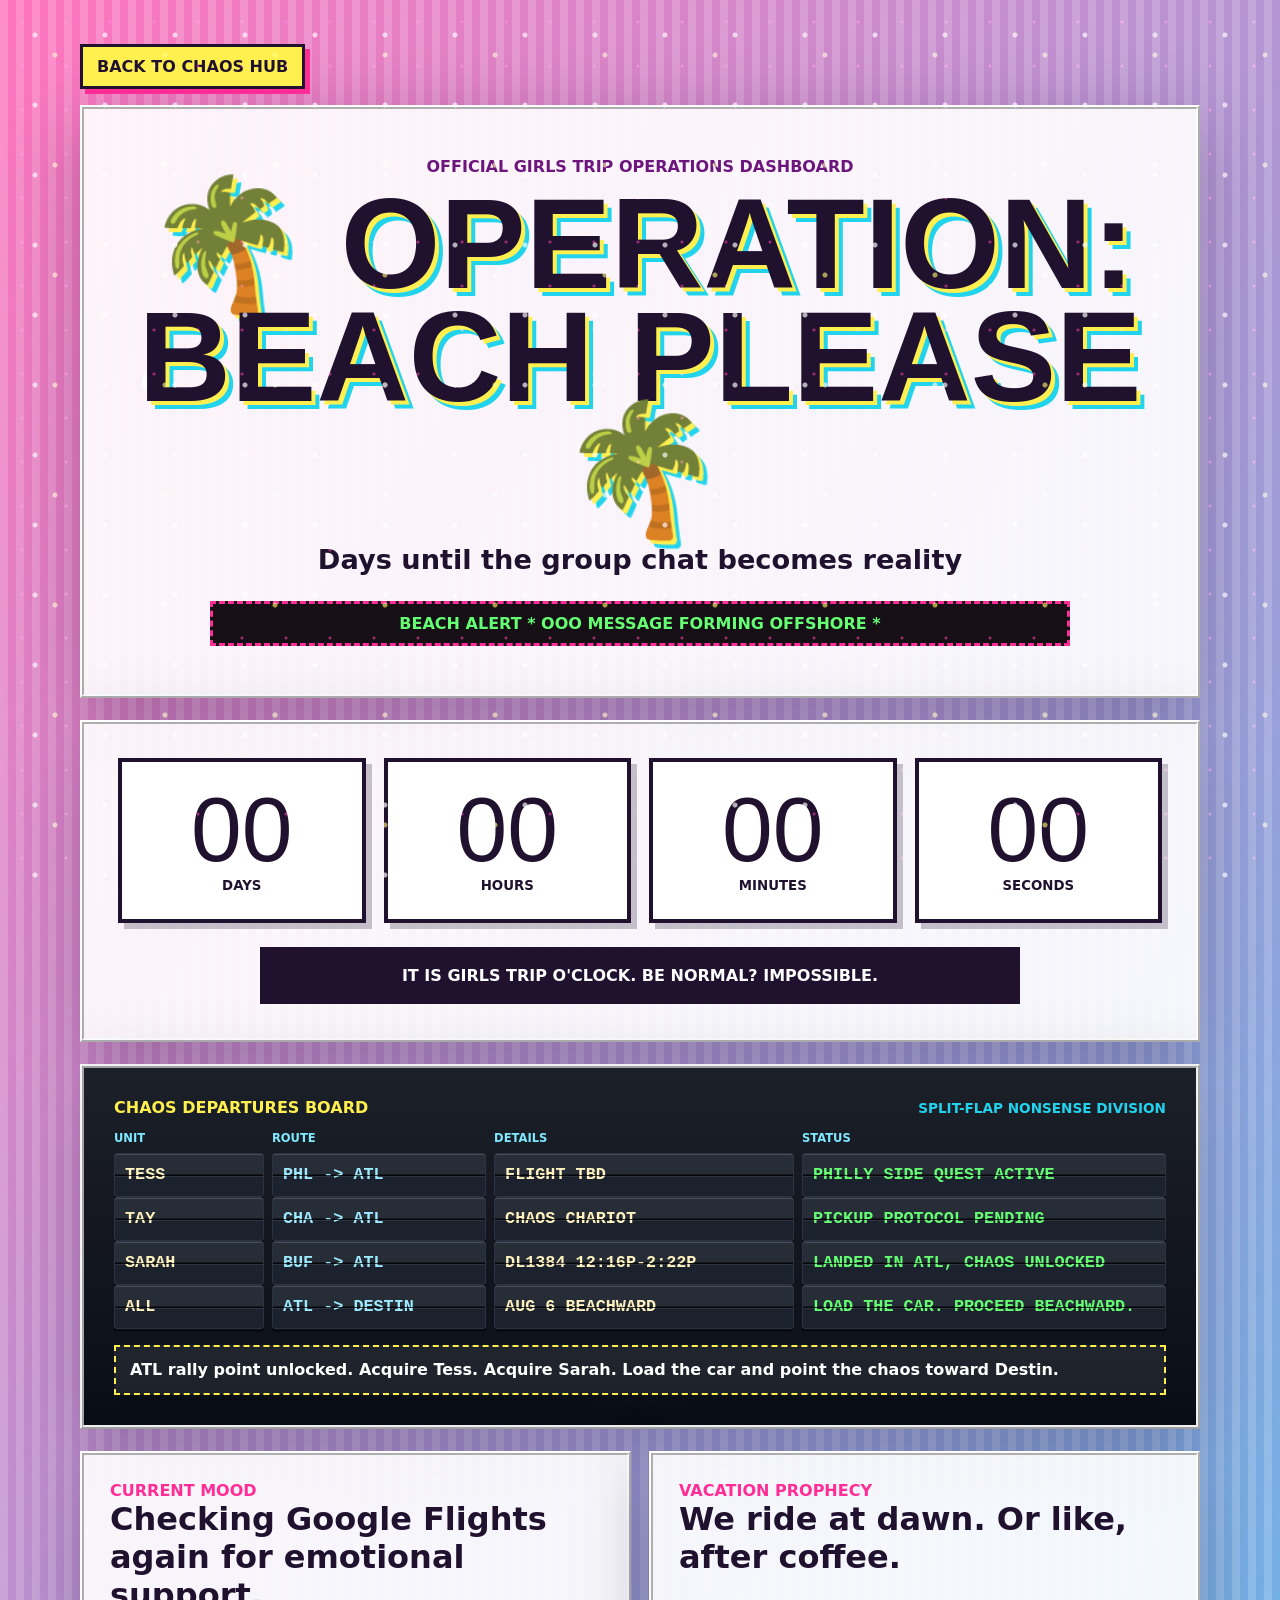
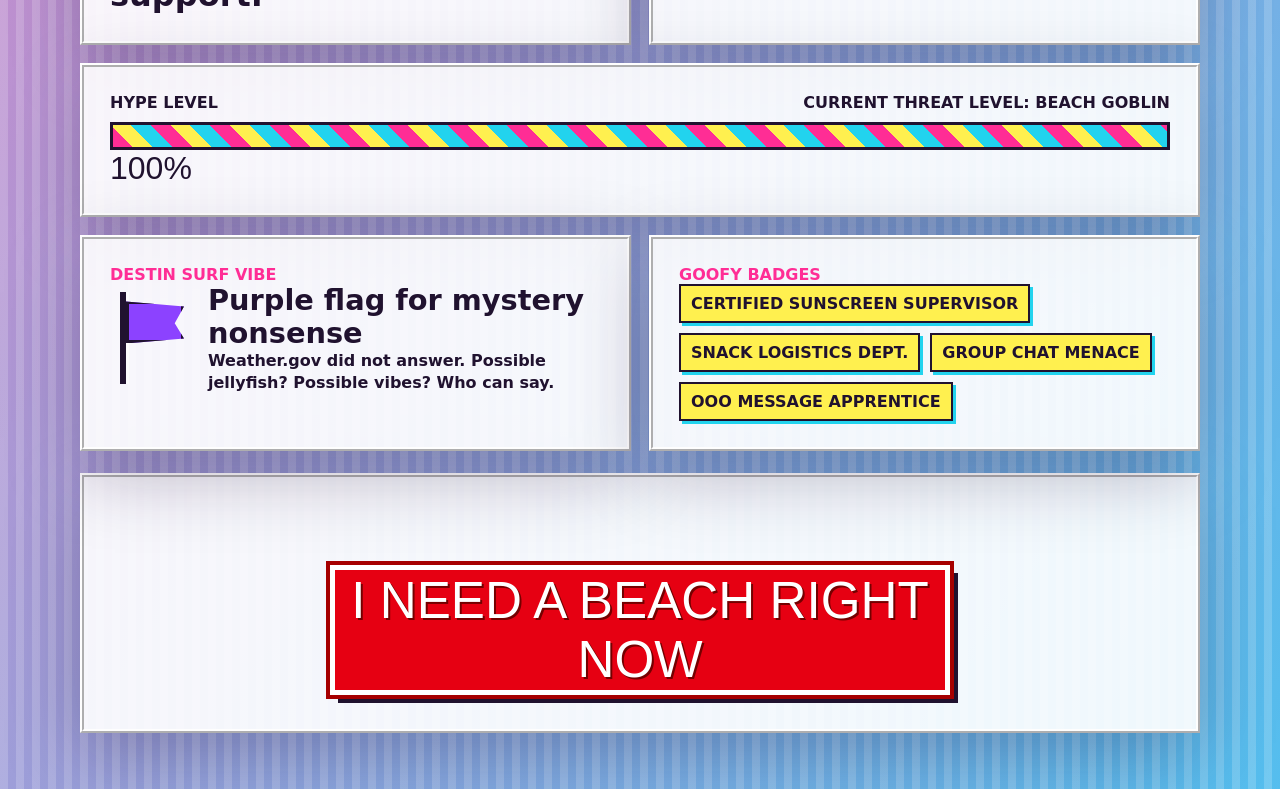
==== destin-2026/index.html @ 18f05cb7 "add travel tracker" ====
<!doctype html>
<html lang="en">
<head>
  <meta charset="utf-8" />
  <meta name="viewport" content="width=device-width, initial-scale=1" />
  <title>Operation: Beach Please</title>
  <meta name="description" content="A deeply unserious countdown to the Destin girls trip." />
  <link rel="stylesheet" href="style.css" />
</head>
<body>
  <div class="sparkle-layer" aria-hidden="true"></div>
  <div id="fireworks" class="fireworks" aria-hidden="true"></div>

  <main class="shell">
    <a class="home-link" href="../">Back to chaos hub</a>

    <header class="topper">
      <p class="eyebrow">Official girls trip operations dashboard</p>
      <h1>🌴 OPERATION: BEACH PLEASE 🌴</h1>
      <p class="subtitle">Days until the group chat becomes reality</p>
      <div class="faux-marquee" aria-label="Rotating beach alert">
        <span id="beach-alert">BEACH ALERT * BEACH ALERT * SPF HAS ENTERED THE CHAT * FINANCIAL JUDGMENT NOT INVITED *</span>
      </div>
    </header>

    <section class="countdown-card" aria-label="Destin countdown">
      <div class="countdown" aria-live="polite">
        <div class="time-card"><span id="days">--</span><small>days</small></div>
        <div class="time-card"><span id="hours">--</span><small>hours</small></div>
        <div class="time-card"><span id="minutes">--</span><small>minutes</small></div>
        <div class="time-card"><span id="seconds">--</span><small>seconds</small></div>
      </div>

      <div class="status-card">
        <p id="status">Calculating how close we are to being dramatic near water...</p>
      </div>
    </section>

    <section class="departures-board" aria-label="Chaos departures board">
      <div class="departures-board__topline">
        <p class="panel-label">Chaos Departures Board</p>
        <span>Split-flap nonsense division</span>
      </div>
      <div class="departures-table" role="table" aria-label="Travel convergence details">
        <div class="departures-row departures-row--header" role="row">
          <span role="columnheader">Unit</span>
          <span role="columnheader">Route</span>
          <span role="columnheader">Details</span>
          <span role="columnheader">Status</span>
        </div>
        <div id="traveler-board"></div>
      </div>
      <p id="mission-readout" class="mission-readout">Rally point: ATL. Acquire Tess. Acquire Sarah. Drive to Destin together on Aug 6.</p>
    </section>

    <section class="chaos-grid" aria-label="Beach trip details">
      <article class="panel">
        <p class="panel-label">Current Mood</p>
        <p id="mood" class="big-line"></p>
      </article>

      <article class="panel">
        <p class="panel-label">Vacation Prophecy</p>
        <p id="prophecy" class="big-line"></p>
      </article>

      <article class="panel hype-panel">
        <div class="meter-label">
          <span>HYPE LEVEL</span>
          <strong id="hype-label">Current threat level: beach goblin</strong>
        </div>
        <div class="meter-track" aria-label="Hype level">
          <div id="hype-fill" class="meter-fill"></div>
        </div>
        <p id="hype-percent" class="hype-percent">--%</p>
      </article>

      <article class="panel surf-panel">
        <p class="panel-label">Destin Surf Vibe</p>
        <div class="surf-widget">
          <div id="surf-flag" class="surf-flag surf-flag--loading" aria-hidden="true"></div>
          <div>
            <p id="surf-status" class="surf-status">Checking the Gulf for drama...</p>
            <p id="surf-detail" class="surf-detail">Unofficial beach flag department loading.</p>
          </div>
        </div>
      </article>

      <article class="panel badge-panel">
        <p class="panel-label">Goofy Badges</p>
        <div class="badge-rack" aria-label="Beach badges">
          <span>Certified Sunscreen Supervisor</span>
          <span>Snack Logistics Dept.</span>
          <span>Group Chat Menace</span>
          <span>OOO Message Apprentice</span>
        </div>
      </article>
    </section>

    <section class="emergency-zone" aria-label="Beach emergency controls">
      <p id="emergency-message" class="emergency-message" aria-live="polite"></p>
      <button id="beach-button" type="button">I NEED A BEACH RIGHT NOW</button>
    </section>
  </main>

  <script src="script.js"></script>
</body>
</html>
---- destin-2026/style.css ----
:root {
  --pink: #ff2d95;
  --orange: #ff8a00;
  --sun: #fff04f;
  --aqua: #22d3ee;
  --lime: #65ff73;
  --ink: #20122f;
  --paper: rgba(255,255,255,.9);
  --shadow: 0 22px 70px rgba(34, 12, 50, .28);
  --shiba-cursor: url("data:image/svg+xml,%3Csvg xmlns='http://www.w3.org/2000/svg' width='32' height='32' viewBox='0 0 32 32'%3E%3Ctext x='2' y='25' font-size='24'%3E%F0%9F%90%95%3C/text%3E%3C/svg%3E") 4 4, auto;
  --shiba-pointer: url("data:image/svg+xml,%3Csvg xmlns='http://www.w3.org/2000/svg' width='32' height='32' viewBox='0 0 32 32'%3E%3Ctext x='1' y='24' font-size='24'%3E%F0%9F%90%B6%3C/text%3E%3C/svg%3E") 4 4, pointer;
}

* { box-sizing: border-box; }

html,
body {
  min-height: 100%;
}

body {
  margin: 0;
  color: var(--ink);
  font-family: "Trebuchet MS", Verdana, system-ui, sans-serif;
  background:
    repeating-linear-gradient(90deg, rgba(255,255,255,.18) 0 8px, transparent 8px 16px),
    radial-gradient(circle at 12% 16%, #ffffff 0 0.7rem, transparent .75rem),
    linear-gradient(125deg, #ff74bd, #21d4fd, #fff269, #70ff91, #ff74bd);
  background-size: auto, auto, 520% 520%;
  animation: gradient-chaos 11s ease-in-out infinite;
  cursor: var(--shiba-cursor);
  overflow-x: hidden;
}

a,
button {
  cursor: var(--shiba-pointer);
}

.sparkle-layer {
  position: fixed;
  inset: 0;
  pointer-events: none;
  background-image:
    radial-gradient(circle, rgba(255,255,255,.95) 0 2px, transparent 3px),
    radial-gradient(circle, rgba(255,240,79,.9) 0 2px, transparent 3px),
    radial-gradient(circle, rgba(255,45,149,.8) 0 1px, transparent 2px);
  background-size: 70px 70px, 110px 110px, 44px 44px;
  opacity: .7;
  mix-blend-mode: screen;
  animation: sparkle-drift 15s linear infinite;
}

.shell {
  width: min(1120px, 92vw);
  margin: 0 auto;
  padding: clamp(22px, 4vw, 44px) 0 56px;
}

.home-link {
  display: inline-flex;
  margin-bottom: 16px;
  padding: 10px 14px;
  border: 3px solid var(--ink);
  background: var(--sun);
  color: var(--ink);
  font-weight: 900;
  text-decoration: none;
  text-transform: uppercase;
  box-shadow: 5px 5px 0 var(--pink);
}

.topper,
.countdown-card,
.departures-board,
.panel,
.emergency-zone {
  border: 4px ridge rgba(255,255,255,.95);
  background: var(--paper);
  box-shadow: var(--shadow);
}

.topper {
  padding: clamp(24px, 5vw, 48px);
  text-align: center;
}

.eyebrow,
.panel-label,
.meter-label,
.badge-rack span {
  font-weight: 900;
  text-transform: uppercase;
}

.eyebrow {
  margin: 0 0 12px;
  color: #6c167d;
}

h1 {
  margin: 0;
  font-family: Impact, "Arial Black", sans-serif;
  font-size: clamp(2.8rem, 10vw, 8.2rem);
  line-height: .88;
  letter-spacing: 0;
  text-transform: uppercase;
  text-shadow: 4px 4px 0 var(--sun), 8px 8px 0 var(--aqua);
}

.subtitle {
  margin: 18px auto 0;
  max-width: 720px;
  font-size: clamp(1.2rem, 3vw, 1.7rem);
  font-weight: 900;
}

.faux-marquee {
  margin: 26px auto 0;
  max-width: 860px;
  overflow: hidden;
  border: 3px dashed var(--pink);
  background: #161016;
  color: var(--lime);
  font-weight: 900;
  white-space: nowrap;
}

.faux-marquee span {
  display: inline-block;
  min-width: 100%;
  padding: 10px 0;
  animation: marquee 13s linear infinite;
}

.countdown-card,
.departures-board,
.chaos-grid,
.emergency-zone {
  margin-top: 22px;
}

.countdown-card {
  padding: clamp(18px, 4vw, 34px);
}

.departures-board {
  padding: clamp(18px, 4vw, 30px);
  background:
    linear-gradient(180deg, rgba(255,255,255,.08), transparent),
    #090d16;
  color: #ffeeb4;
}

.departures-board__topline {
  display: flex;
  align-items: baseline;
  justify-content: space-between;
  gap: 14px;
  margin-bottom: 14px;
}

.departures-board .panel-label {
  color: var(--sun);
  margin: 0;
}

.departures-board__topline span {
  color: var(--aqua);
  font-size: .85rem;
  font-weight: 900;
  text-transform: uppercase;
}

.departures-table {
  display: grid;
  gap: 8px;
}

.departures-row {
  display: grid;
  grid-template-columns: minmax(70px, .7fr) minmax(120px, 1fr) minmax(170px, 1.4fr) minmax(210px, 1.7fr);
  gap: 8px;
}

.departures-row--header span {
  color: #7ee9ff;
  font-size: .72rem;
  font-weight: 900;
  text-transform: uppercase;
}

.flap-cell {
  position: relative;
  min-width: 0;
  min-height: 44px;
  display: flex;
  align-items: center;
  padding: 9px 10px;
  border: 1px solid #2b3342;
  border-radius: 3px;
  background:
    linear-gradient(180deg, rgba(255,255,255,.08) 0 48%, rgba(0,0,0,.25) 49% 51%, rgba(255,255,255,.03) 52%),
    #151b26;
  color: #fff3bf;
  font-family: "Courier New", Courier, monospace;
  font-size: clamp(.82rem, 1.8vw, 1.05rem);
  font-weight: 900;
  letter-spacing: 0;
  line-height: 1.15;
  text-transform: uppercase;
  box-shadow: inset 0 1px 0 rgba(255,255,255,.16), 0 3px 0 rgba(0,0,0,.35);
  overflow-wrap: anywhere;
}

.flap-cell::after {
  content: "";
  position: absolute;
  left: 0;
  right: 0;
  top: 50%;
  border-top: 1px solid rgba(0,0,0,.75);
  box-shadow: 0 1px 0 rgba(255,255,255,.08);
}

.flap-cell--status {
  color: var(--lime);
}

.flap-cell--route {
  color: #9eeaff;
}

.departures-row.is-ticking .flap-cell {
  animation: split-flap-tick .38s ease;
}

.mission-readout {
  margin: 16px 0 0;
  padding: 12px 14px;
  border: 2px dashed var(--sun);
  background: rgba(255,255,255,.08);
  color: #fff;
  font-weight: 900;
  line-height: 1.35;
}

.countdown {
  display: grid;
  grid-template-columns: repeat(4, minmax(0, 1fr));
  gap: clamp(8px, 2vw, 18px);
}

.time-card {
  min-width: 0;
  padding: clamp(14px, 3vw, 26px) 8px;
  border: 4px solid var(--ink);
  background: #fff;
  text-align: center;
  box-shadow: 6px 6px 0 rgba(32, 18, 47, .24);
}

.time-card span,
.time-card small {
  display: block;
}

.time-card span {
  font-family: Impact, "Arial Black", sans-serif;
  font-size: clamp(2.25rem, 8vw, 5.7rem);
  line-height: .9;
}

.time-card small {
  margin-top: 8px;
  font-weight: 900;
  text-transform: uppercase;
}

.status-card {
  margin: 24px auto 0;
  max-width: 760px;
  padding: 16px 20px;
  border: 3px solid var(--ink);
  background: var(--ink);
  color: #fff;
  font-weight: 900;
  text-align: center;
}

.status-card p,
.panel p {
  margin: 0;
}

.chaos-grid {
  display: grid;
  grid-template-columns: repeat(2, minmax(0, 1fr));
  gap: 18px;
}

.panel {
  padding: clamp(18px, 3vw, 26px);
}

.panel-label {
  color: var(--pink);
  margin-bottom: 10px;
}

.big-line {
  font-size: clamp(1.3rem, 3vw, 2rem);
  font-weight: 900;
  line-height: 1.2;
}

.hype-panel {
  grid-column: 1 / -1;
}

.meter-label {
  display: flex;
  justify-content: space-between;
  gap: 14px;
  margin-bottom: 10px;
}

.meter-track {
  height: 28px;
  border: 3px solid var(--ink);
  background: #fff;
  overflow: hidden;
}

.meter-fill {
  width: 0;
  height: 100%;
  background: repeating-linear-gradient(45deg, var(--pink) 0 14px, var(--sun) 14px 28px, var(--aqua) 28px 42px);
  transition: width .5s ease;
}

.hype-percent {
  margin-top: 10px;
  font-family: Impact, "Arial Black", sans-serif;
  font-size: 2rem;
}

.surf-widget {
  display: grid;
  grid-template-columns: 82px 1fr;
  gap: 16px;
  align-items: center;
}

.surf-flag {
  position: relative;
  width: 72px;
  height: 92px;
}

.surf-flag::before {
  content: "";
  position: absolute;
  left: 10px;
  top: 0;
  width: 6px;
  height: 92px;
  background: var(--ink);
  box-shadow: 3px 0 0 rgba(255,255,255,.7);
}

.surf-flag::after {
  content: "";
  position: absolute;
  left: 16px;
  top: 9px;
  width: 52px;
  height: 36px;
  border: 3px solid var(--ink);
  background: var(--sun);
  clip-path: polygon(0 0, 100% 12%, 84% 52%, 100% 88%, 0 100%);
  animation: flag-wave 1.1s ease-in-out infinite alternate;
  transform-origin: left center;
}

.surf-flag--green::after { background: #31d158; }
.surf-flag--yellow::after { background: var(--sun); }
.surf-flag--red::after { background: #ff3131; }
.surf-flag--purple::after { background: #8c42ff; }
.surf-flag--loading::after {
  background: repeating-linear-gradient(45deg, var(--aqua) 0 8px, #fff 8px 16px);
}

.surf-status {
  font-size: clamp(1.25rem, 3vw, 1.8rem);
  font-weight: 900;
  line-height: 1.15;
}

.surf-detail {
  margin-top: 8px;
  font-weight: 800;
  line-height: 1.35;
}

.badge-rack {
  display: flex;
  flex-wrap: wrap;
  gap: 10px;
}

.badge-rack span {
  display: inline-flex;
  padding: 8px 10px;
  border: 2px solid var(--ink);
  background: var(--sun);
  box-shadow: 3px 3px 0 var(--aqua);
}

.badge-rack span:hover {
  background: var(--pink);
  color: #fff;
  filter: saturate(1.7);
  transform: rotate(-1deg);
}

.emergency-zone {
  padding: clamp(20px, 4vw, 34px);
  text-align: center;
}

.emergency-zone button {
  width: min(620px, 100%);
  min-height: 72px;
  border: 5px solid #fff;
  outline: 4px solid #a60000;
  background: #e60012;
  color: #fff;
  font-family: Impact, "Arial Black", sans-serif;
  font-size: clamp(1.45rem, 5vw, 3.2rem);
  letter-spacing: 0;
  text-transform: uppercase;
  box-shadow: 8px 8px 0 var(--ink);
  text-shadow: 2px 2px 0 #740000;
}

.emergency-zone button:hover,
.emergency-zone button:focus-visible {
  filter: brightness(1.15) saturate(1.4);
  transform: translate(-2px, -2px) rotate(.5deg);
}

.emergency-message {
  min-height: 36px;
  margin: 0 0 18px;
  color: #a60000;
  font-family: Impact, "Arial Black", sans-serif;
  font-size: clamp(1.6rem, 5vw, 3.4rem);
  text-transform: uppercase;
}

.fireworks {
  position: fixed;
  inset: 0;
  pointer-events: none;
  overflow: hidden;
  z-index: 10;
}

.burst {
  position: absolute;
  width: 9px;
  height: 9px;
  border-radius: 50%;
  background: var(--sun);
  box-shadow:
    18px 0 var(--pink),
    -18px 0 var(--aqua),
    0 18px var(--lime),
    0 -18px #fff,
    13px 13px var(--orange),
    -13px -13px var(--pink),
    13px -13px var(--aqua),
    -13px 13px var(--sun);
  animation: pop .75s ease-out forwards;
}

.shake {
  animation: panic-shake .42s linear 3;
}

@keyframes gradient-chaos {
  0%, 100% { background-position: 0 0, 0 0, 0% 50%; }
  50% { background-position: 0 0, 0 0, 100% 50%; }
}

@keyframes sparkle-drift {
  from { background-position: 0 0, 20px 40px, 10px 10px; }
  to { background-position: 160px 180px, 240px 260px, 120px 140px; }
}

@keyframes marquee {
  from { transform: translateX(100%); }
  to { transform: translateX(-100%); }
}

@keyframes pop {
  from { transform: scale(.4); opacity: 1; }
  to { transform: scale(4.5); opacity: 0; }
}

@keyframes panic-shake {
  0%, 100% { transform: translate(0, 0) rotate(0); }
  20% { transform: translate(-8px, 5px) rotate(-1deg); }
  40% { transform: translate(7px, -4px) rotate(1deg); }
  60% { transform: translate(-5px, -6px) rotate(.5deg); }
  80% { transform: translate(6px, 4px) rotate(-.5deg); }
}

@keyframes flag-wave {
  from { transform: skewY(-4deg); }
  to { transform: skewY(6deg) translateX(3px); }
}

@keyframes split-flap-tick {
  0% { filter: brightness(1); transform: rotateX(0deg); }
  45% { filter: brightness(.65); transform: rotateX(78deg); }
  100% { filter: brightness(1); transform: rotateX(0deg); }
}

@media (max-width: 760px) {
  .countdown,
  .chaos-grid {
    grid-template-columns: 1fr 1fr;
  }

  .chaos-grid {
    grid-template-columns: 1fr;
  }

  .meter-label {
    display: block;
  }

  .surf-widget {
    grid-template-columns: 66px 1fr;
  }

  .surf-flag {
    width: 60px;
  }

  .departures-board__topline {
    display: block;
  }

  .departures-board__topline span {
    display: block;
    margin-top: 4px;
  }

  .departures-row--header {
    display: none;
  }

  .departures-row {
    grid-template-columns: 1fr;
    gap: 6px;
    padding: 8px 0;
    border-top: 1px solid rgba(255,255,255,.12);
  }

  .flap-cell {
    min-height: 40px;
  }

  .flap-cell::before {
    content: attr(data-label);
    flex: 0 0 78px;
    color: #7ee9ff;
    font-size: .68rem;
    margin-right: 8px;
  }
}
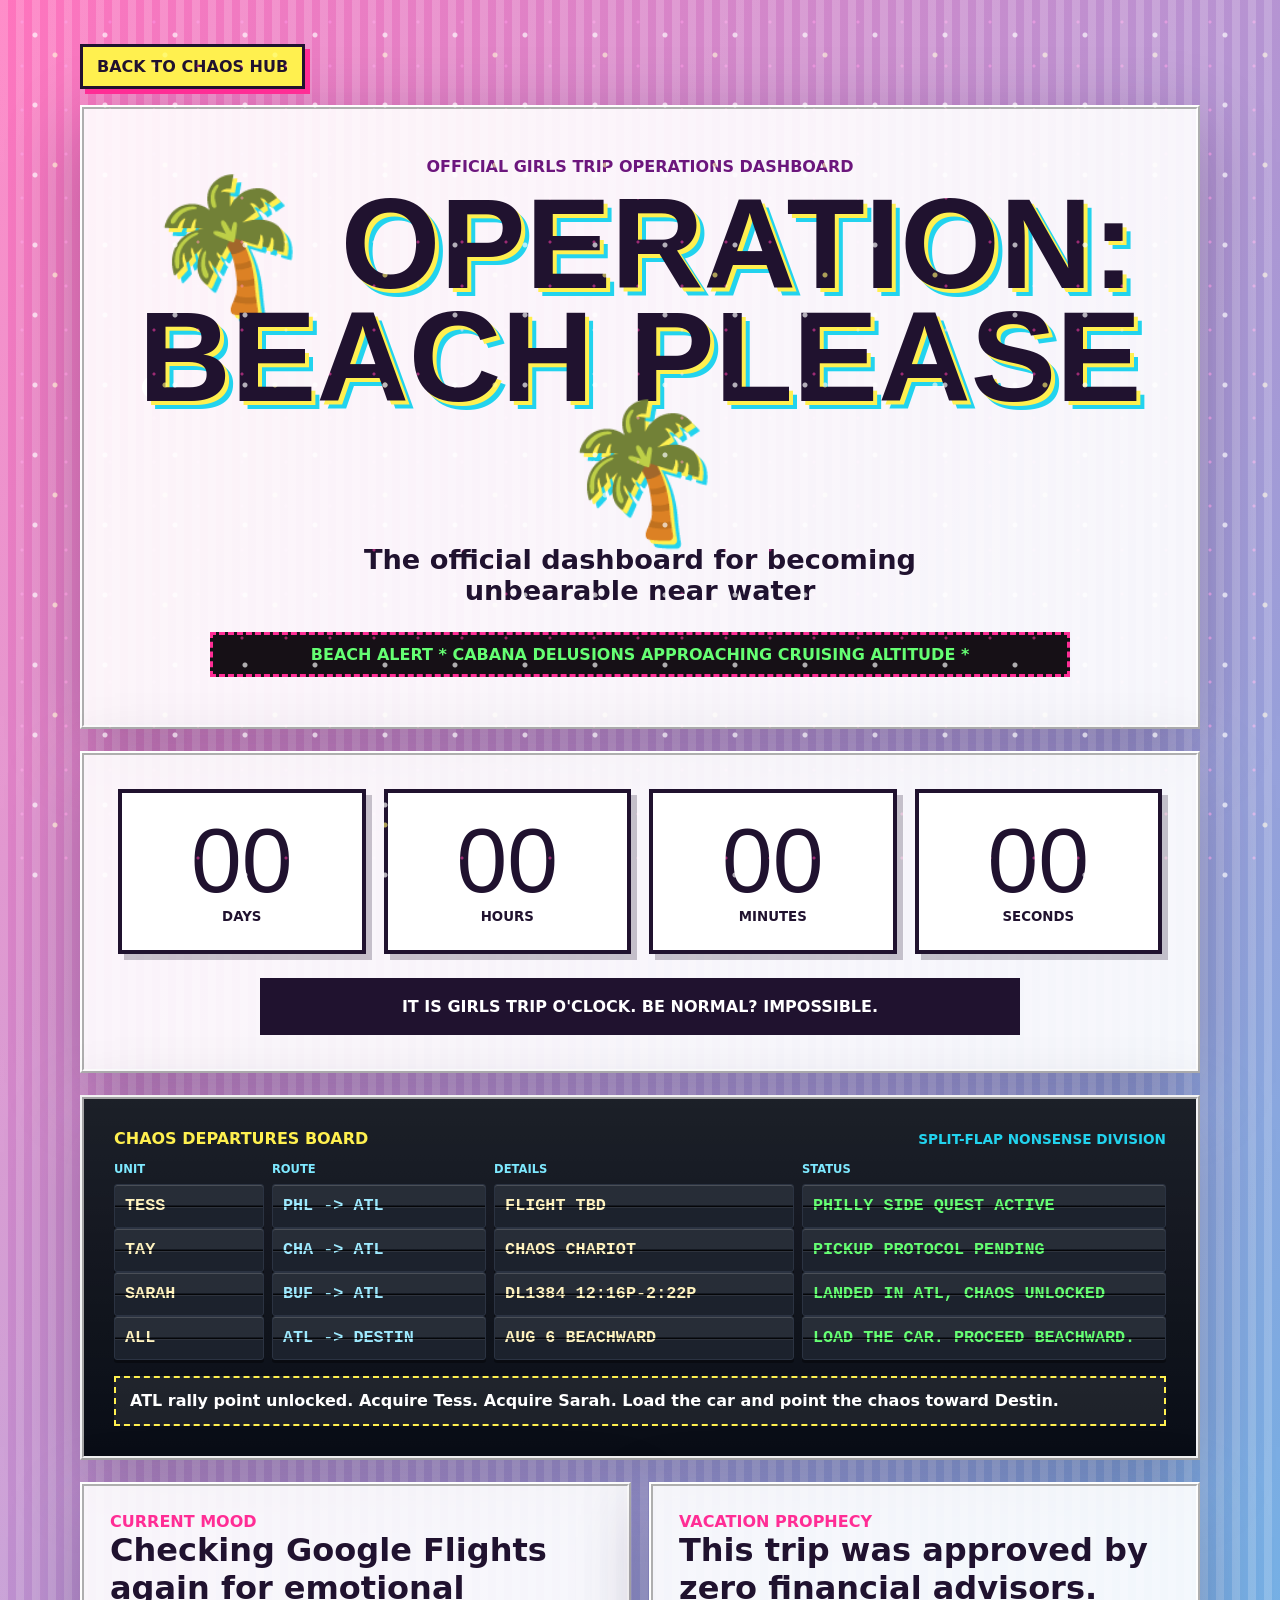
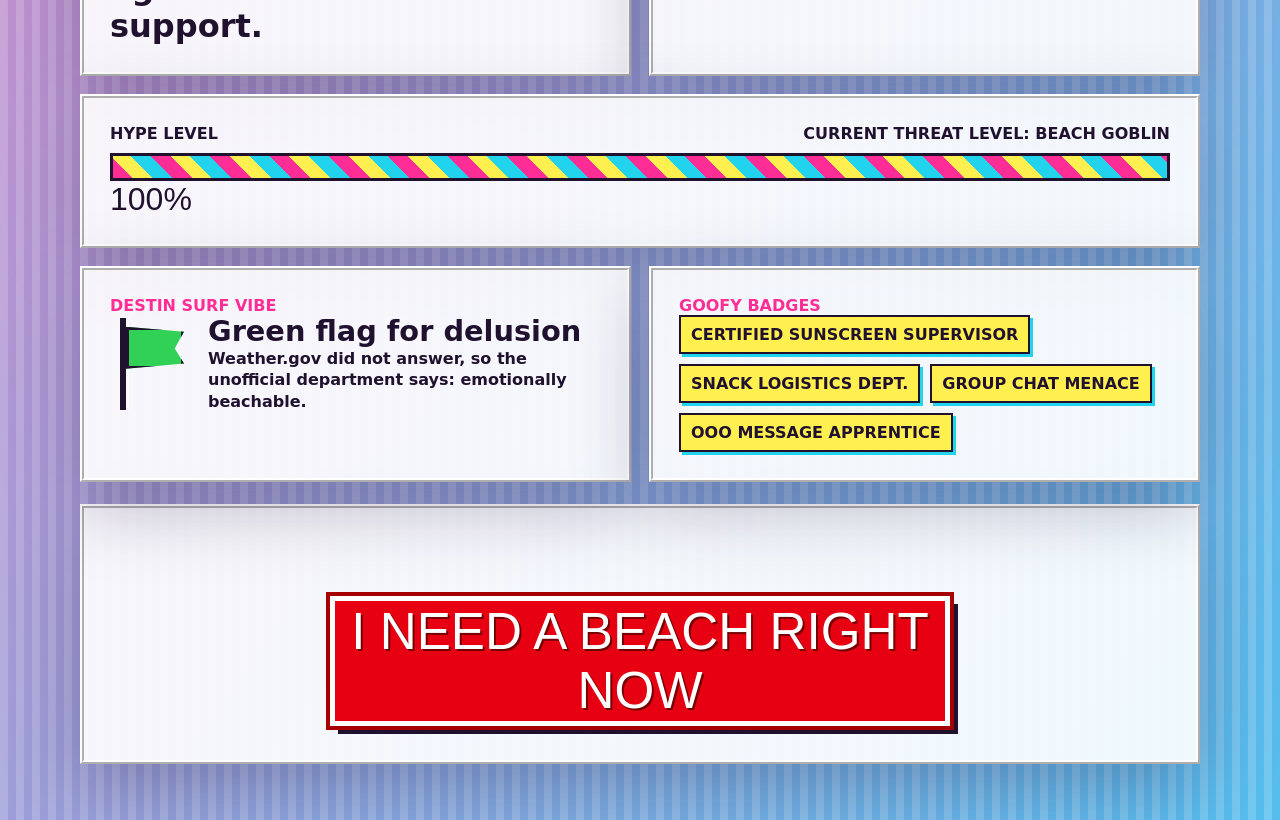
==== commit 47f17148: "fix hero subtitle" ====
--- a/destin-2026/index.html
+++ b/destin-2026/index.html
@@ -17,7 +17,7 @@
     <header class="topper">
       <p class="eyebrow">Official girls trip operations dashboard</p>
       <h1>🌴 OPERATION: BEACH PLEASE 🌴</h1>
-      <p class="subtitle">Days until the group chat becomes reality</p>
+      <p class="subtitle">The official dashboard for becoming unbearable near water</p>
       <div class="faux-marquee" aria-label="Rotating beach alert">
         <span id="beach-alert">BEACH ALERT * BEACH ALERT * SPF HAS ENTERED THE CHAT * FINANCIAL JUDGMENT NOT INVITED *</span>
       </div>
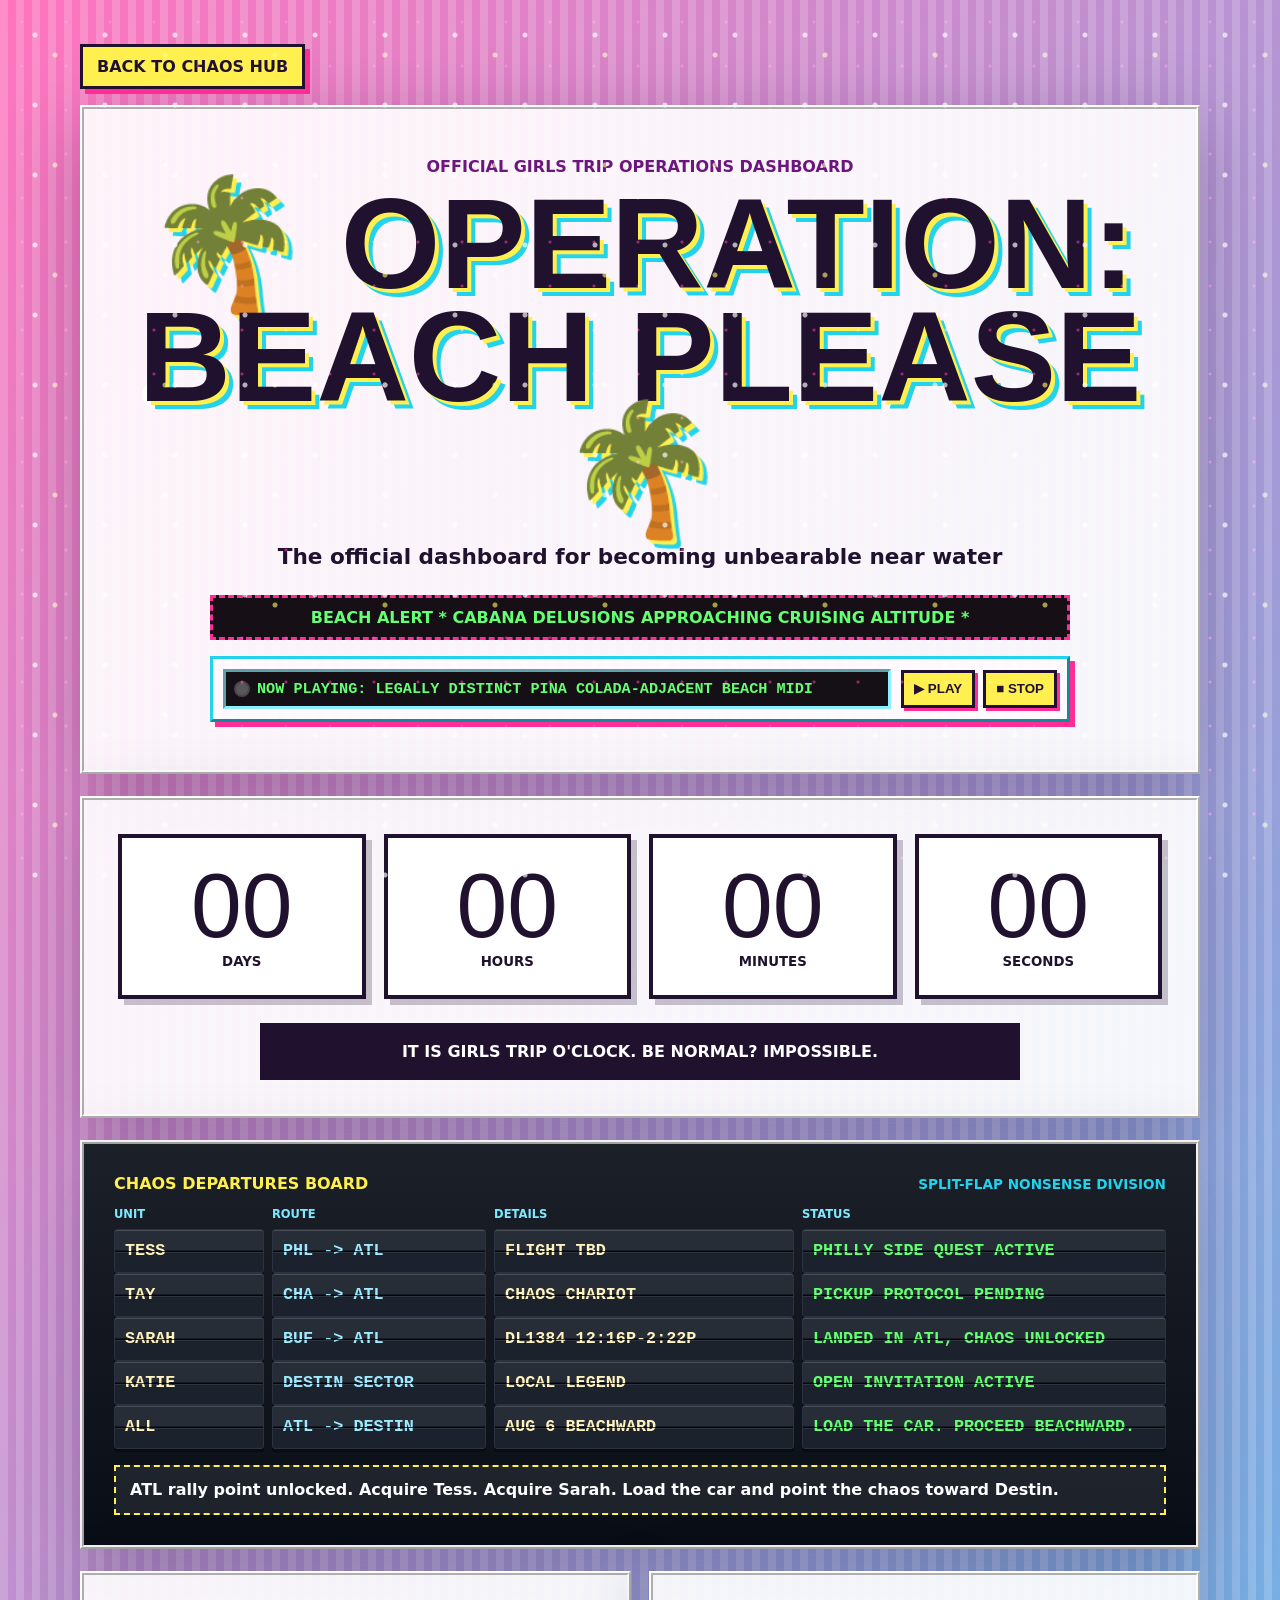
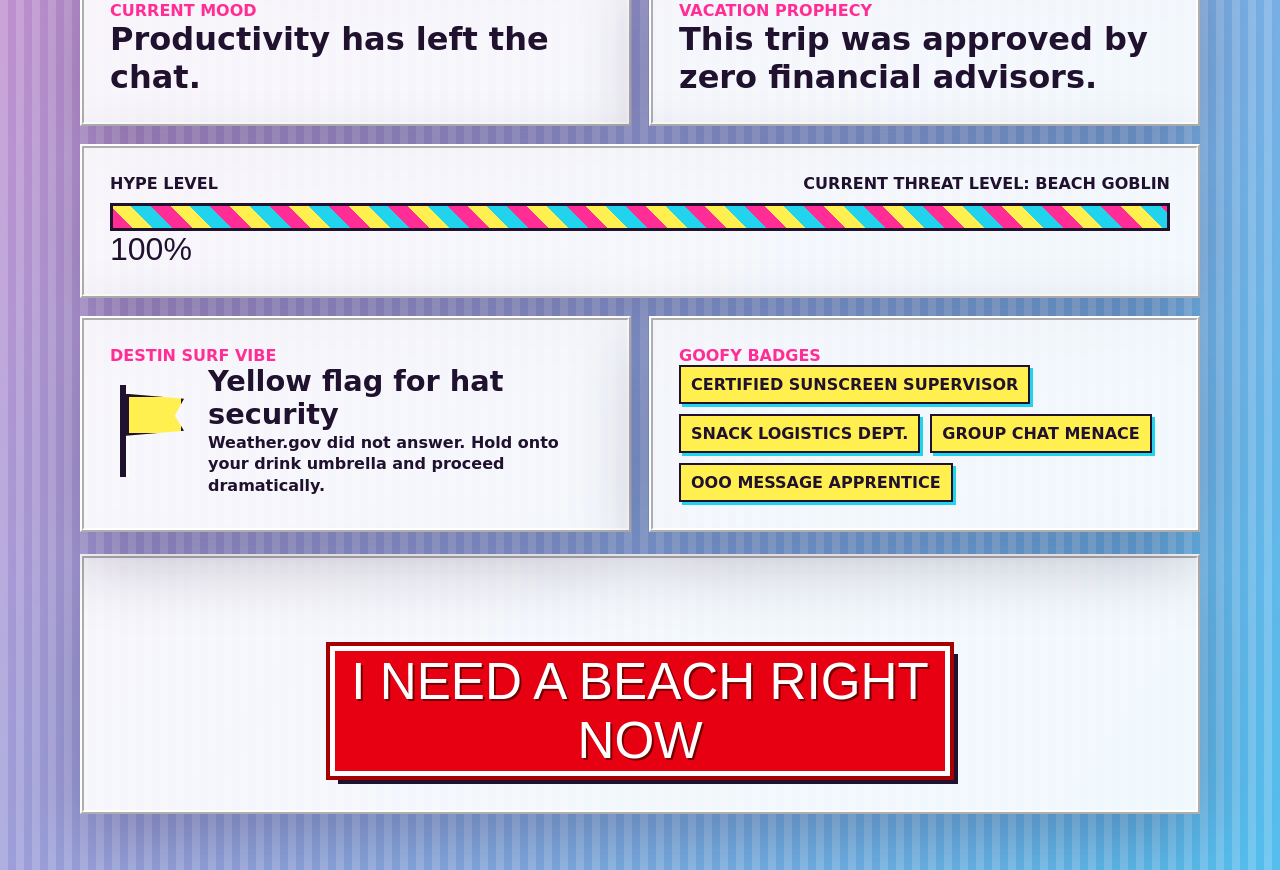
==== commit 60c02b15: "add music and a favicon" ====
--- a/destin-2026/index.html
+++ b/destin-2026/index.html
@@ -5,6 +5,7 @@
   <meta name="viewport" content="width=device-width, initial-scale=1" />
   <title>Operation: Beach Please</title>
   <meta name="description" content="A deeply unserious countdown to the Destin girls trip." />
+  <link rel="icon" href="assets/favicon.svg" type="image/svg+xml" />
   <link rel="stylesheet" href="style.css" />
 </head>
 <body>
@@ -20,6 +21,16 @@
       <p class="subtitle">The official dashboard for becoming unbearable near water</p>
       <div class="faux-marquee" aria-label="Rotating beach alert">
         <span id="beach-alert">BEACH ALERT * BEACH ALERT * SPF HAS ENTERED THE CHAT * FINANCIAL JUDGMENT NOT INVITED *</span>
+      </div>
+      <div class="midi-player" aria-label="Old school beach MIDI player">
+        <div class="midi-screen">
+          <span class="midi-light" aria-hidden="true"></span>
+          <span id="midi-title">NOW PLAYING: LEGALLY DISTINCT PINA COLADA-ADJACENT BEACH MIDI</span>
+        </div>
+        <div class="midi-controls">
+          <button id="midi-play" type="button">▶ Play</button>
+          <button id="midi-stop" type="button">■ Stop</button>
+        </div>
       </div>
     </header>
 
--- a/destin-2026/style.css
+++ b/destin-2026/style.css
@@ -7,8 +7,8 @@
   --ink: #20122f;
   --paper: rgba(255,255,255,.9);
   --shadow: 0 22px 70px rgba(34, 12, 50, .28);
-  --shiba-cursor: url("data:image/svg+xml,%3Csvg xmlns='http://www.w3.org/2000/svg' width='32' height='32' viewBox='0 0 32 32'%3E%3Ctext x='2' y='25' font-size='24'%3E%F0%9F%90%95%3C/text%3E%3C/svg%3E") 4 4, auto;
-  --shiba-pointer: url("data:image/svg+xml,%3Csvg xmlns='http://www.w3.org/2000/svg' width='32' height='32' viewBox='0 0 32 32'%3E%3Ctext x='1' y='24' font-size='24'%3E%F0%9F%90%B6%3C/text%3E%3C/svg%3E") 4 4, pointer;
+  --beach-cursor: url("data:image/svg+xml,%3Csvg xmlns='http://www.w3.org/2000/svg' width='32' height='32' viewBox='0 0 32 32'%3E%3Ctext x='1' y='25' font-size='24'%3E%F0%9F%8D%B9%3C/text%3E%3C/svg%3E") 4 4, auto;
+  --beach-pointer: url("data:image/svg+xml,%3Csvg xmlns='http://www.w3.org/2000/svg' width='32' height='32' viewBox='0 0 32 32'%3E%3Ctext x='1' y='25' font-size='24'%3E%F0%9F%92%83%3C/text%3E%3C/svg%3E") 4 4, pointer;
 }
 
 * { box-sizing: border-box; }
@@ -28,13 +28,13 @@
     linear-gradient(125deg, #ff74bd, #21d4fd, #fff269, #70ff91, #ff74bd);
   background-size: auto, auto, 520% 520%;
   animation: gradient-chaos 11s ease-in-out infinite;
-  cursor: var(--shiba-cursor);
+  cursor: var(--beach-cursor);
   overflow-x: hidden;
 }
 
 a,
 button {
-  cursor: var(--shiba-pointer);
+  cursor: var(--beach-pointer);
 }
 
 .sparkle-layer {
@@ -110,8 +110,8 @@
 
 .subtitle {
   margin: 18px auto 0;
-  max-width: 720px;
-  font-size: clamp(1.2rem, 3vw, 1.7rem);
+  max-width: 980px;
+  font-size: clamp(1rem, 2.2vw, 1.35rem);
   font-weight: 900;
 }
 
@@ -131,6 +131,83 @@
   min-width: 100%;
   padding: 10px 0;
   animation: marquee 13s linear infinite;
+}
+
+.midi-player {
+  display: grid;
+  grid-template-columns: minmax(0, 1fr) auto;
+  gap: 10px;
+  align-items: center;
+  max-width: 860px;
+  margin: 16px auto 0;
+  padding: 10px;
+  border: 3px outset var(--aqua);
+  background:
+    repeating-linear-gradient(90deg, rgba(255,255,255,.22) 0 7px, transparent 7px 14px),
+    #fef9ff;
+  box-shadow: 5px 5px 0 var(--pink);
+}
+
+.midi-screen {
+  display: flex;
+  align-items: center;
+  gap: 9px;
+  min-width: 0;
+  min-height: 38px;
+  padding: 8px 10px;
+  border: 3px inset #8eefff;
+  background: #151016;
+  color: var(--lime);
+  font-family: "Courier New", Courier, monospace;
+  font-size: clamp(.72rem, 1.8vw, .95rem);
+  font-weight: 900;
+  overflow: hidden;
+  text-align: left;
+  text-transform: uppercase;
+}
+
+.midi-screen span:last-child {
+  min-width: 0;
+  overflow: hidden;
+  text-overflow: ellipsis;
+  white-space: nowrap;
+}
+
+.midi-light {
+  flex: 0 0 12px;
+  width: 12px;
+  height: 12px;
+  border-radius: 50%;
+  background: #585858;
+  box-shadow: 0 0 0 2px rgba(255,255,255,.22);
+}
+
+.midi-player.is-playing .midi-light {
+  background: var(--lime);
+  box-shadow: 0 0 14px var(--lime);
+  animation: midi-blink .55s steps(2, end) infinite;
+}
+
+.midi-controls {
+  display: flex;
+  gap: 8px;
+}
+
+.midi-controls button {
+  min-height: 38px;
+  padding: 6px 10px;
+  border: 3px solid var(--ink);
+  background: var(--sun);
+  color: var(--ink);
+  font-weight: 900;
+  text-transform: uppercase;
+  box-shadow: 3px 3px 0 var(--pink);
+}
+
+.midi-controls button:hover,
+.midi-controls button:focus-visible {
+  transform: translate(-1px, -1px);
+  filter: saturate(1.4);
 }
 
 .countdown-card,
@@ -528,6 +605,11 @@
   100% { filter: brightness(1); transform: rotateX(0deg); }
 }
 
+@keyframes midi-blink {
+  from { opacity: 1; }
+  to { opacity: .35; }
+}
+
 @media (max-width: 760px) {
   .countdown,
   .chaos-grid {
@@ -557,6 +639,14 @@
   .departures-board__topline span {
     display: block;
     margin-top: 4px;
+  }
+
+  .midi-player {
+    grid-template-columns: 1fr;
+  }
+
+  .midi-controls {
+    justify-content: center;
   }
 
   .departures-row--header {
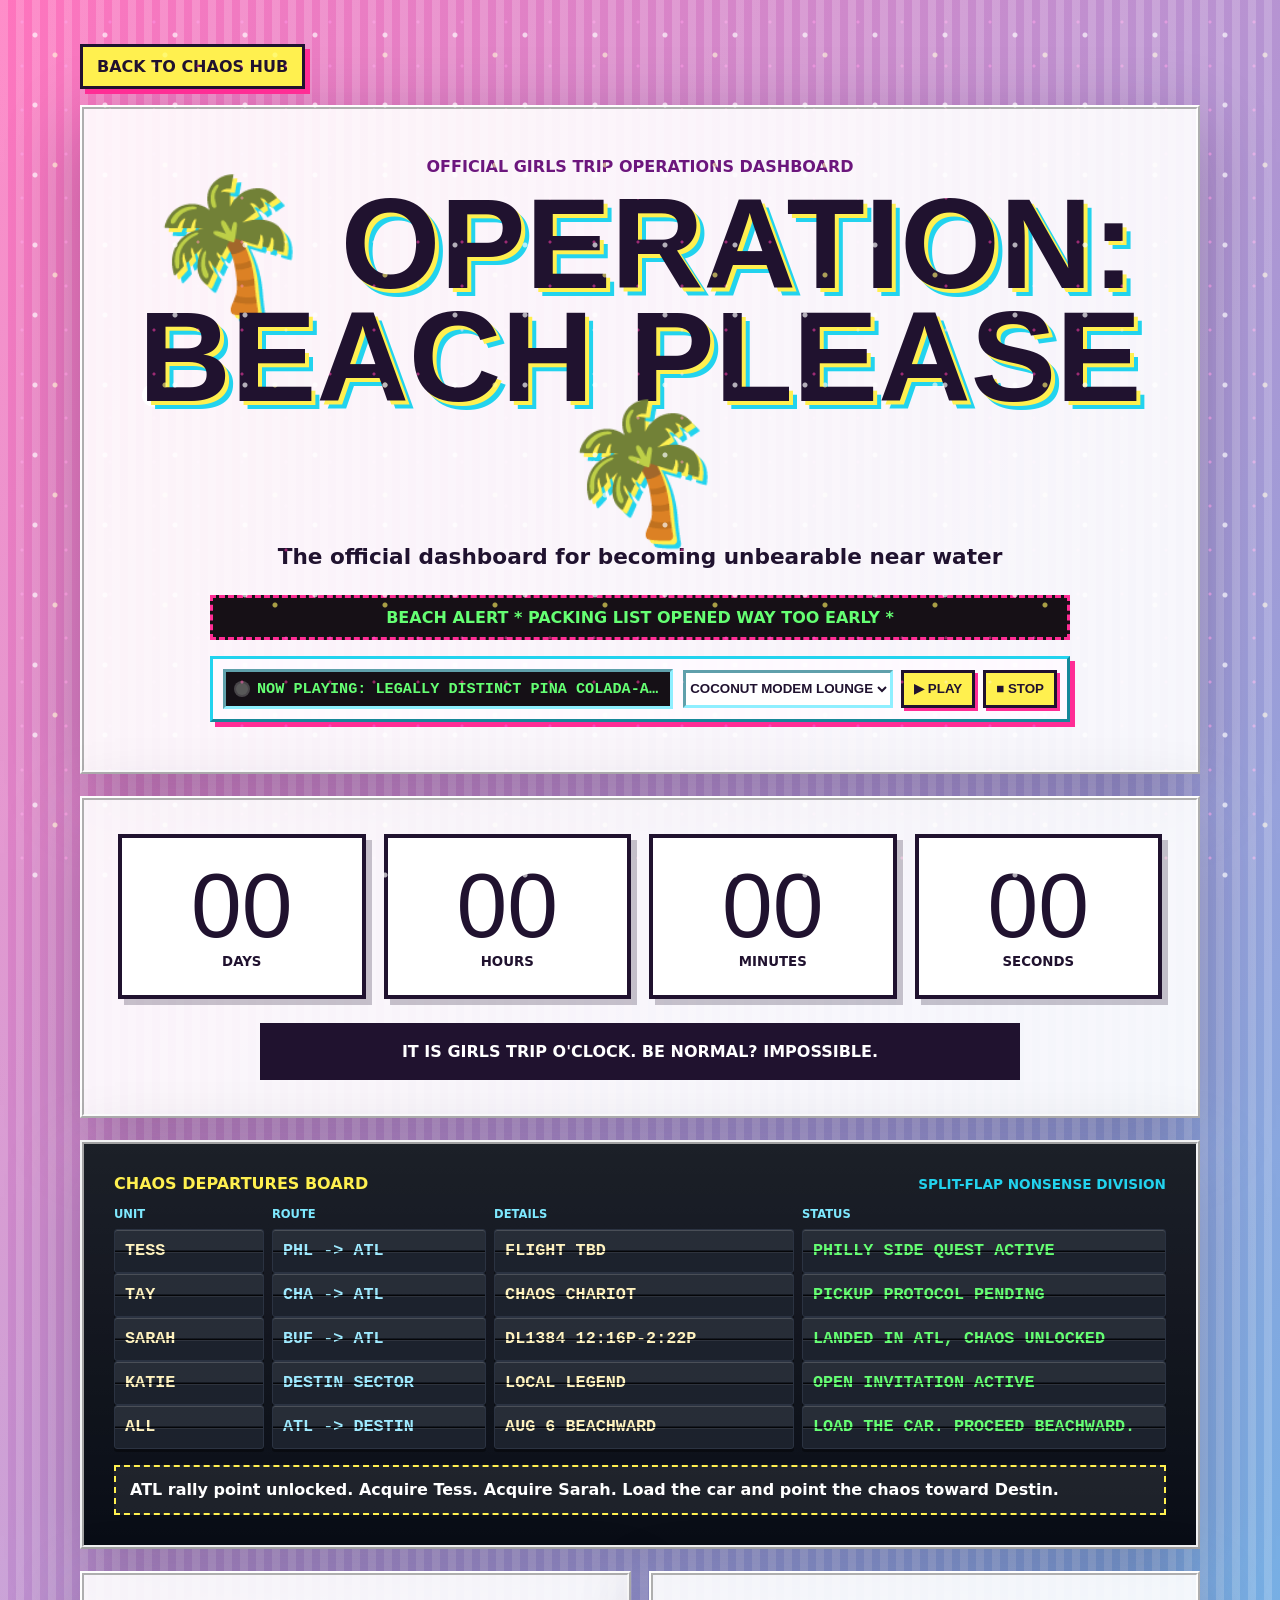
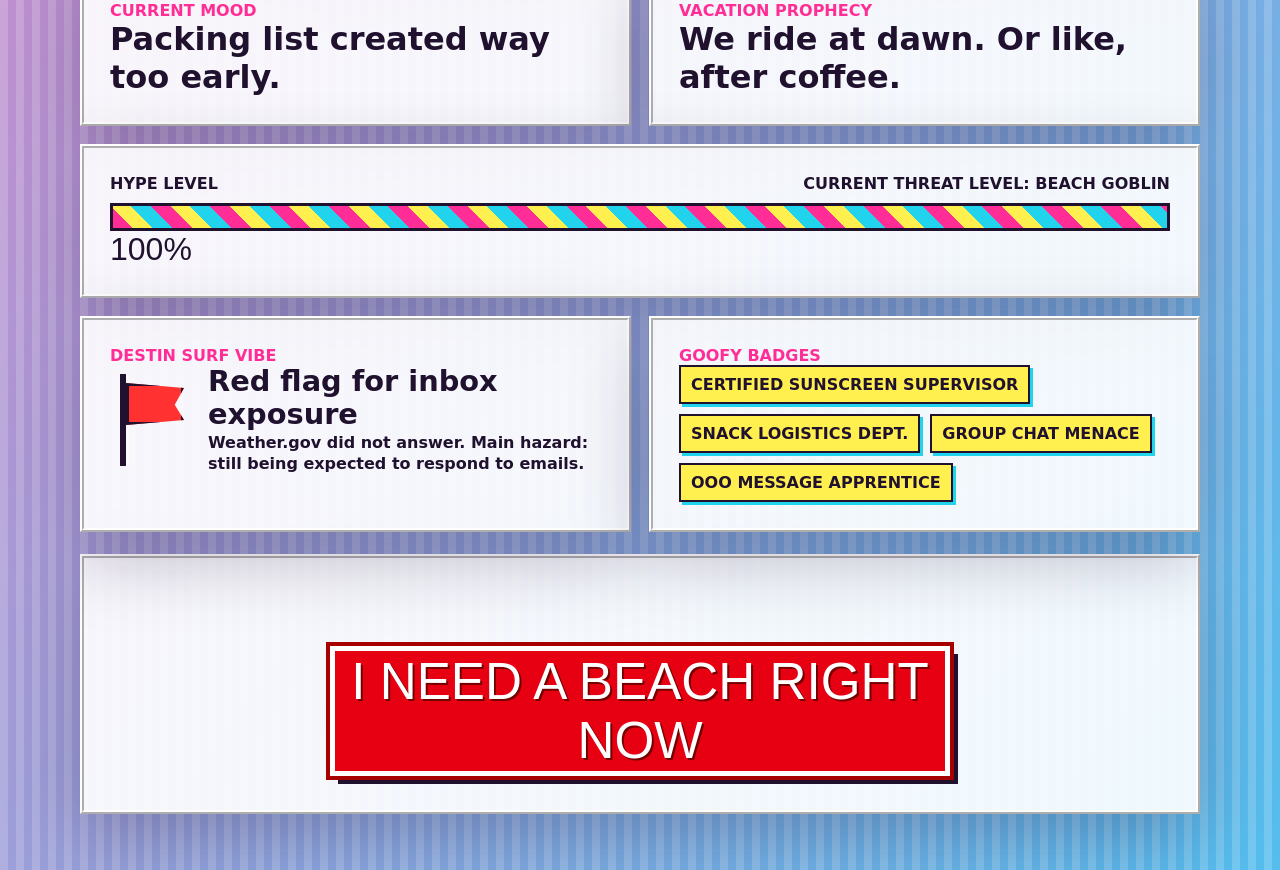
==== commit 620316af: "add BANGING audio" ====
--- a/destin-2026/index.html
+++ b/destin-2026/index.html
@@ -28,6 +28,13 @@
           <span id="midi-title">NOW PLAYING: LEGALLY DISTINCT PINA COLADA-ADJACENT BEACH MIDI</span>
         </div>
         <div class="midi-controls">
+          <label class="midi-select-label" for="midi-track">Track</label>
+          <select id="midi-track">
+            <option value="generated">Coconut Modem Lounge Loop</option>
+            <option value="../assets/audio/coconut_mall_wii.mp3">Coconut Mall Wii</option>
+            <option value="../assets/audio/koopa_troopa_beach_n64.mp3">Koopa Troopa Beach N64</option>
+            <option value="../assets/audio/esape_pina_colada_song.mp3">Escape / Pina Colada Song</option>
+          </select>
           <button id="midi-play" type="button">▶ Play</button>
           <button id="midi-stop" type="button">■ Stop</button>
         </div>
--- a/destin-2026/style.css
+++ b/destin-2026/style.css
@@ -191,6 +191,25 @@
 .midi-controls {
   display: flex;
   gap: 8px;
+  align-items: center;
+}
+
+.midi-select-label {
+  position: absolute;
+  width: 1px;
+  height: 1px;
+  overflow: hidden;
+  clip: rect(0 0 0 0);
+}
+
+.midi-controls select {
+  min-height: 38px;
+  max-width: 210px;
+  border: 3px inset #8eefff;
+  background: #fff;
+  color: var(--ink);
+  font-weight: 900;
+  text-transform: uppercase;
 }
 
 .midi-controls button {
@@ -647,6 +666,12 @@
 
   .midi-controls {
     justify-content: center;
+    flex-wrap: wrap;
+  }
+
+  .midi-controls select {
+    width: 100%;
+    max-width: none;
   }
 
   .departures-row--header {
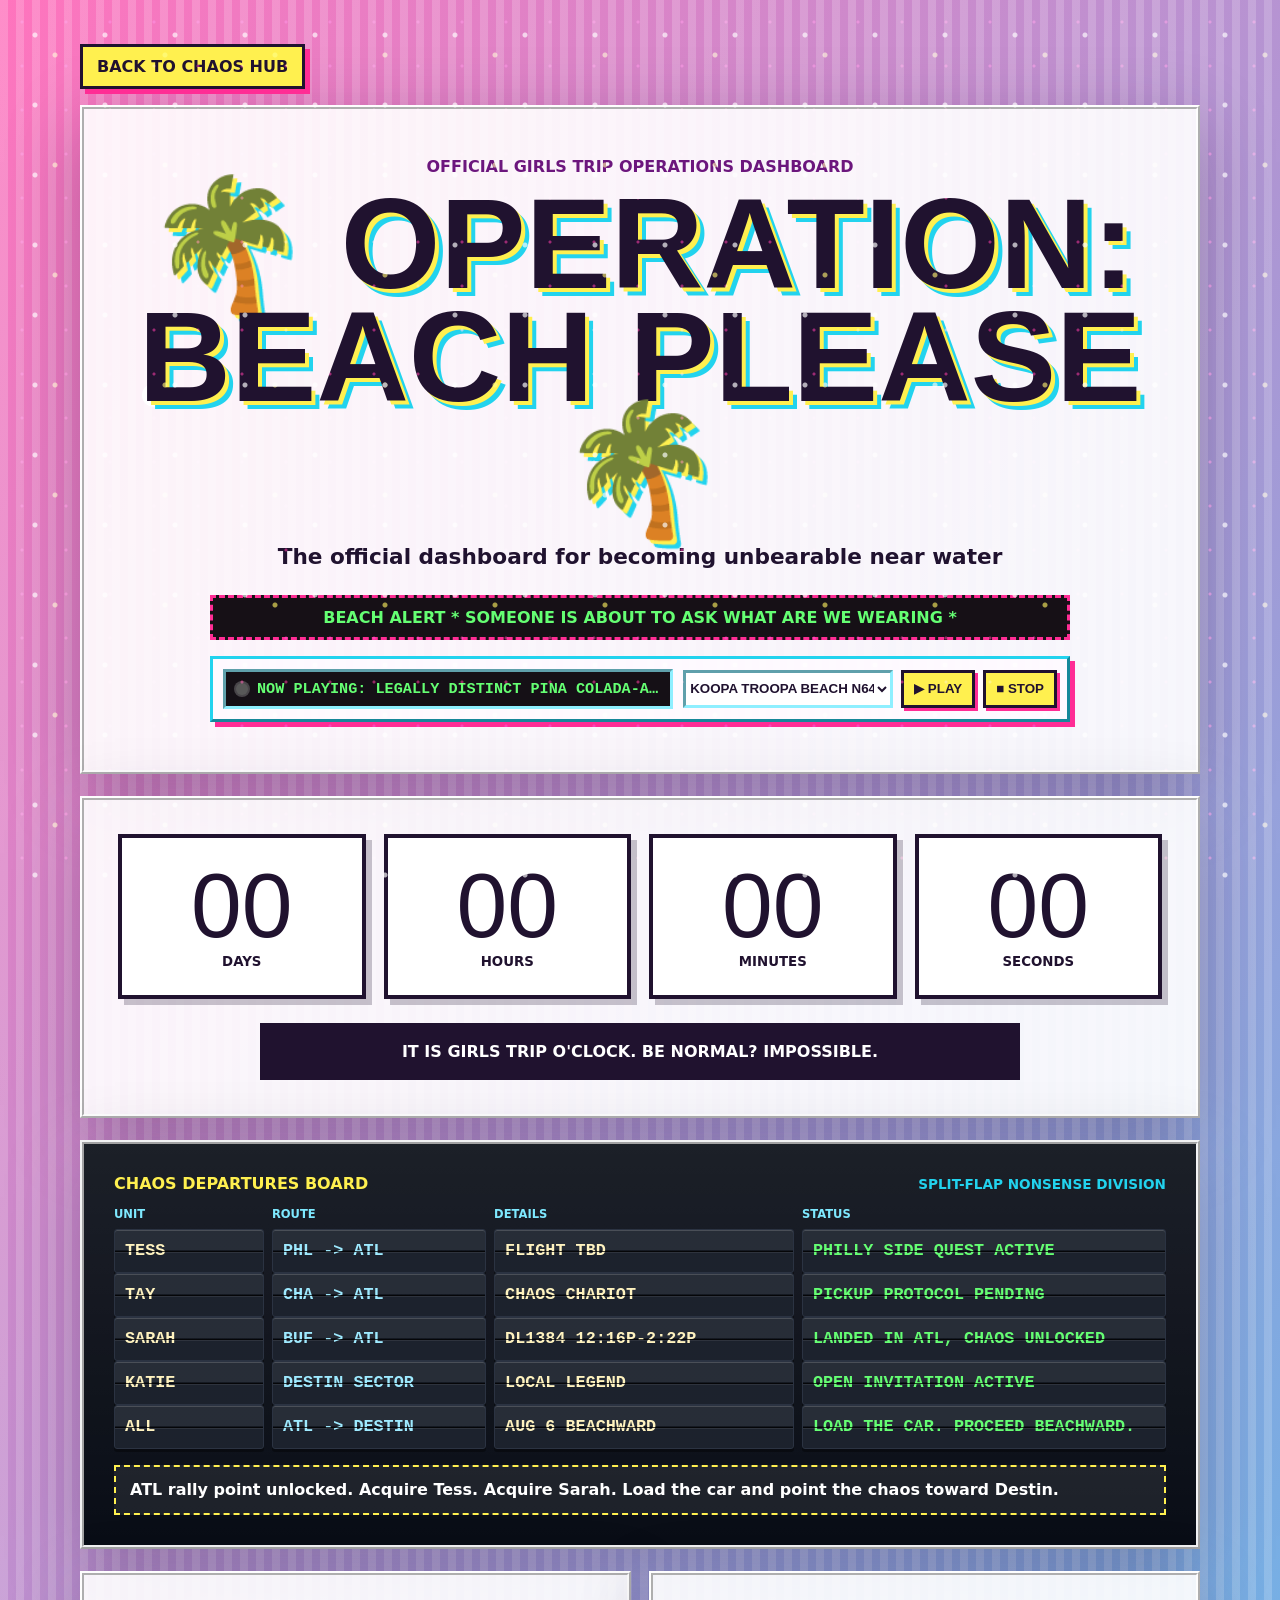
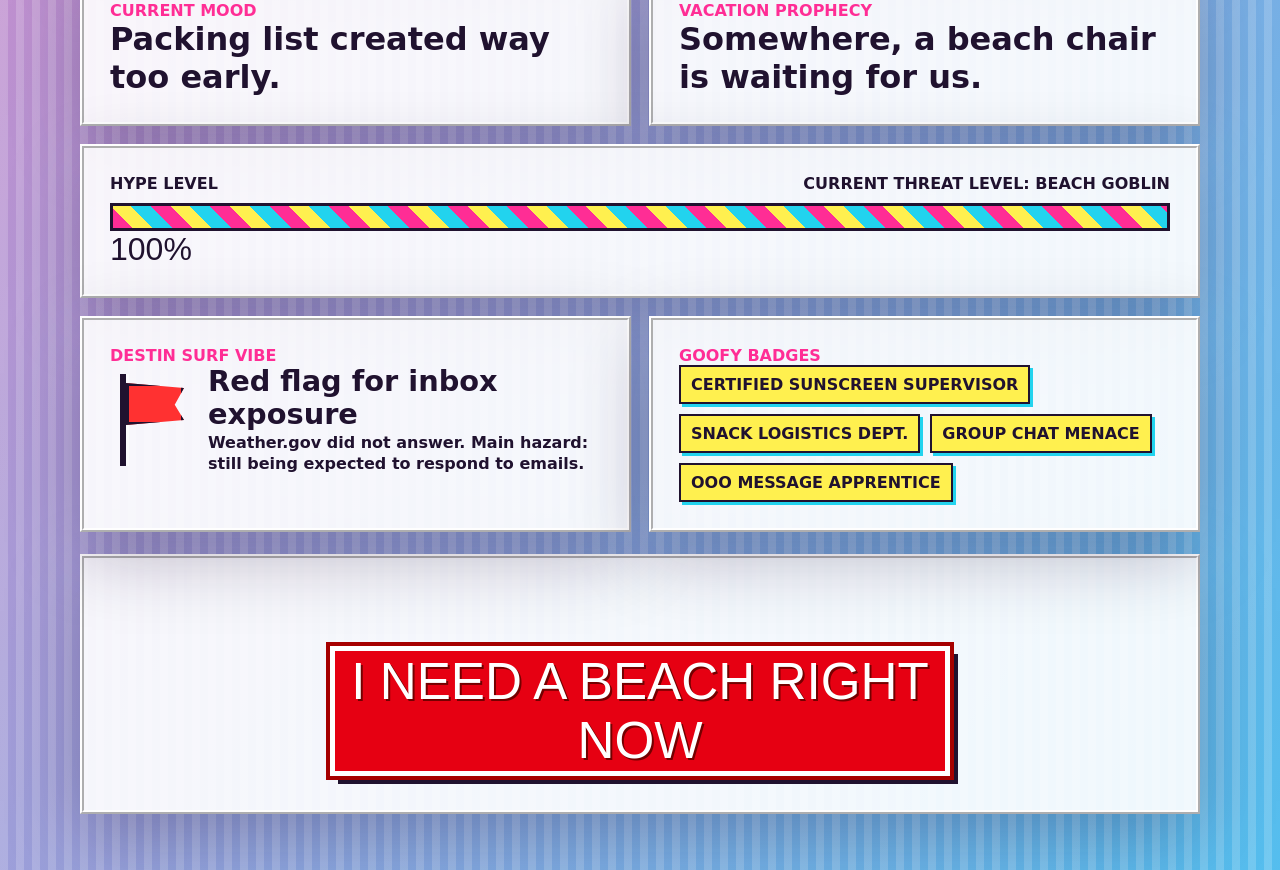
==== commit 80b45dbb: "update audio" ====
--- a/destin-2026/index.html
+++ b/destin-2026/index.html
@@ -30,9 +30,10 @@
         <div class="midi-controls">
           <label class="midi-select-label" for="midi-track">Track</label>
           <select id="midi-track">
+            <option value="../assets/audio/koopa_troopa_beach_n64.mp3">Koopa Troopa Beach N64</option>
             <option value="generated">Coconut Modem Lounge Loop</option>
             <option value="../assets/audio/coconut_mall_wii.mp3">Coconut Mall Wii</option>
-            <option value="../assets/audio/koopa_troopa_beach_n64.mp3">Koopa Troopa Beach N64</option>
+            <option value="../assets/audio/dire_dire_docks_n64.mp3">Dire, Dire Docks N64</option>
             <option value="../assets/audio/esape_pina_colada_song.mp3">Escape / Pina Colada Song</option>
           </select>
           <button id="midi-play" type="button">▶ Play</button>
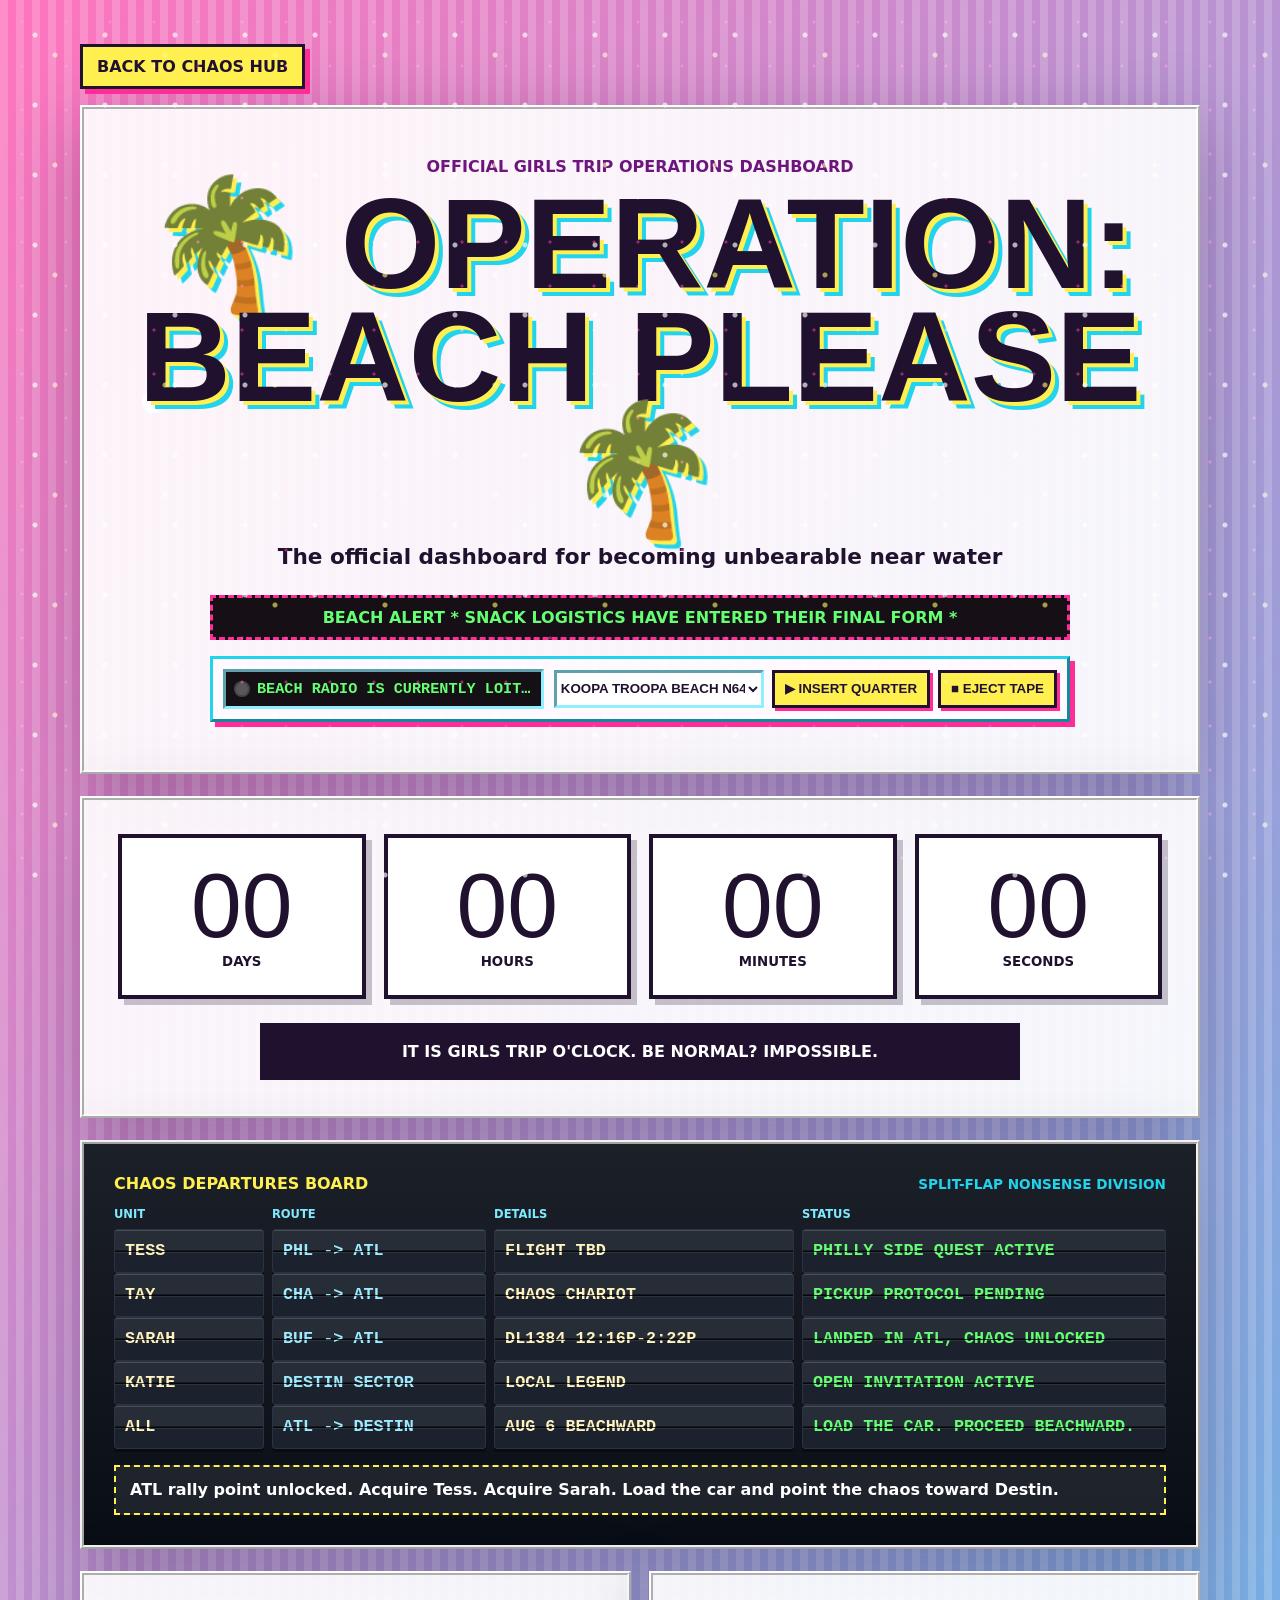
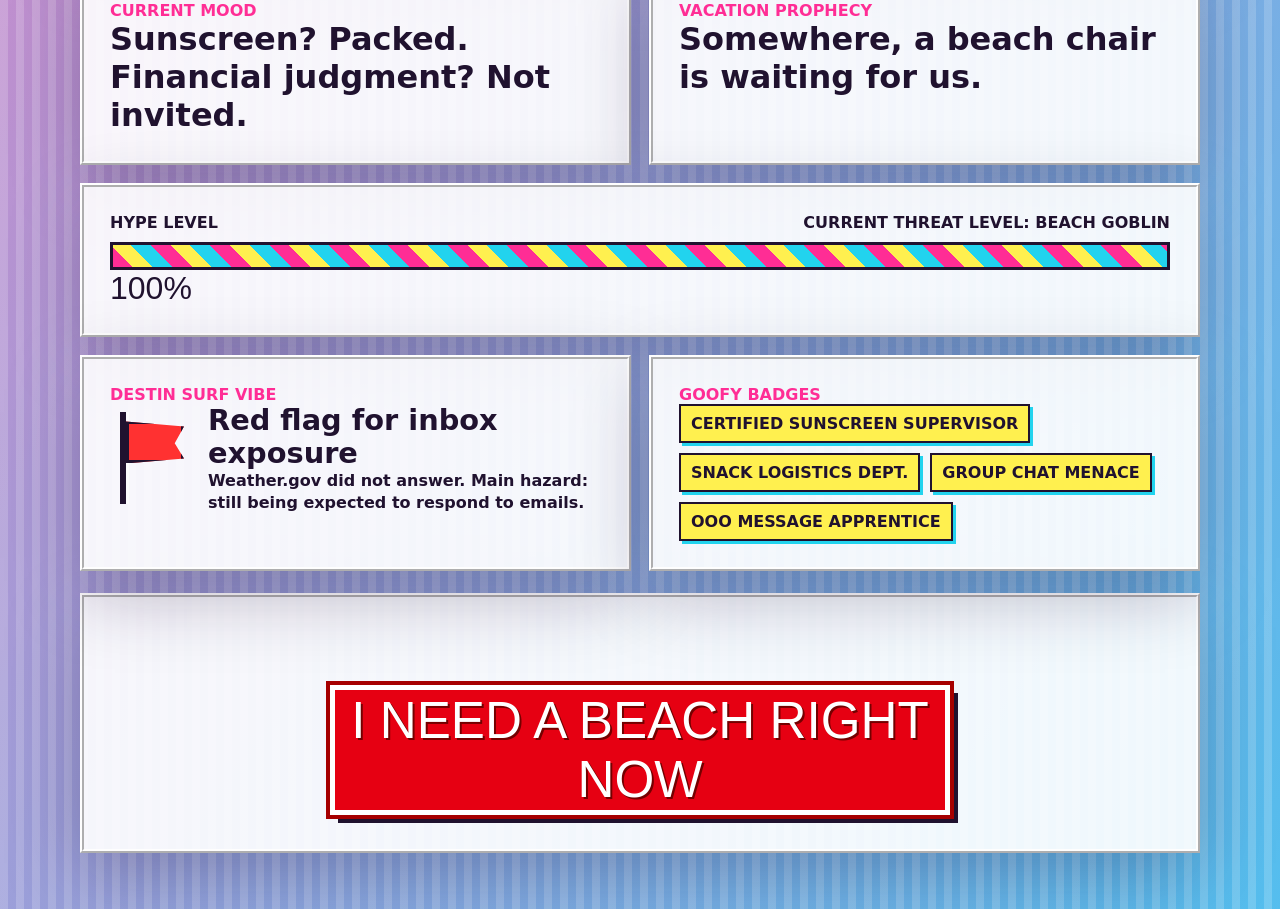
==== commit 07f8e7fc: "update radio player to be adorbs" ====
--- a/destin-2026/index.html
+++ b/destin-2026/index.html
@@ -25,7 +25,7 @@
       <div class="midi-player" aria-label="Old school beach MIDI player">
         <div class="midi-screen">
           <span class="midi-light" aria-hidden="true"></span>
-          <span id="midi-title">NOW PLAYING: LEGALLY DISTINCT PINA COLADA-ADJACENT BEACH MIDI</span>
+          <span id="midi-title">BEACH RADIO IS CURRENTLY LOITERING</span>
         </div>
         <div class="midi-controls">
           <label class="midi-select-label" for="midi-track">Track</label>
@@ -36,8 +36,8 @@
             <option value="../assets/audio/dire_dire_docks_n64.mp3">Dire, Dire Docks N64</option>
             <option value="../assets/audio/esape_pina_colada_song.mp3">Escape / Pina Colada Song</option>
           </select>
-          <button id="midi-play" type="button">▶ Play</button>
-          <button id="midi-stop" type="button">■ Stop</button>
+          <button id="midi-play" type="button">▶ Insert Quarter</button>
+          <button id="midi-stop" type="button">■ Eject Tape</button>
         </div>
       </div>
     </header>
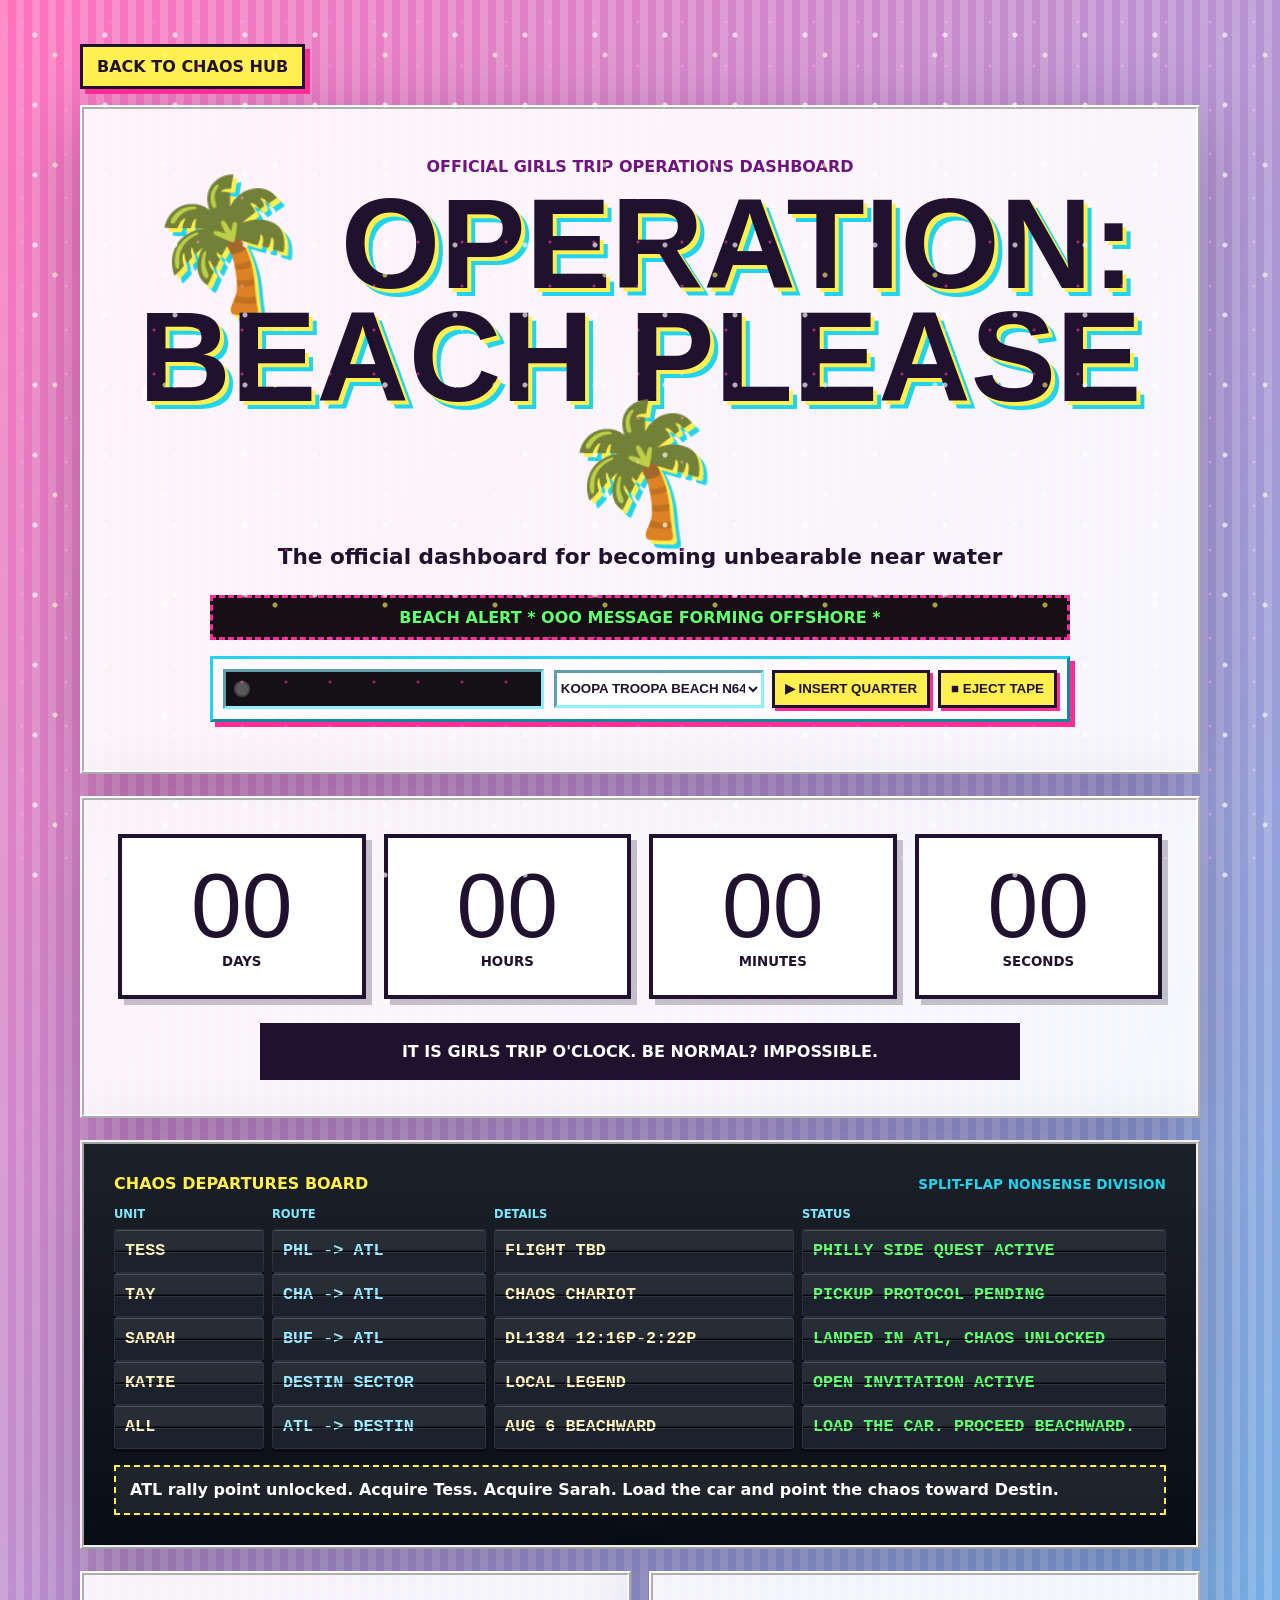
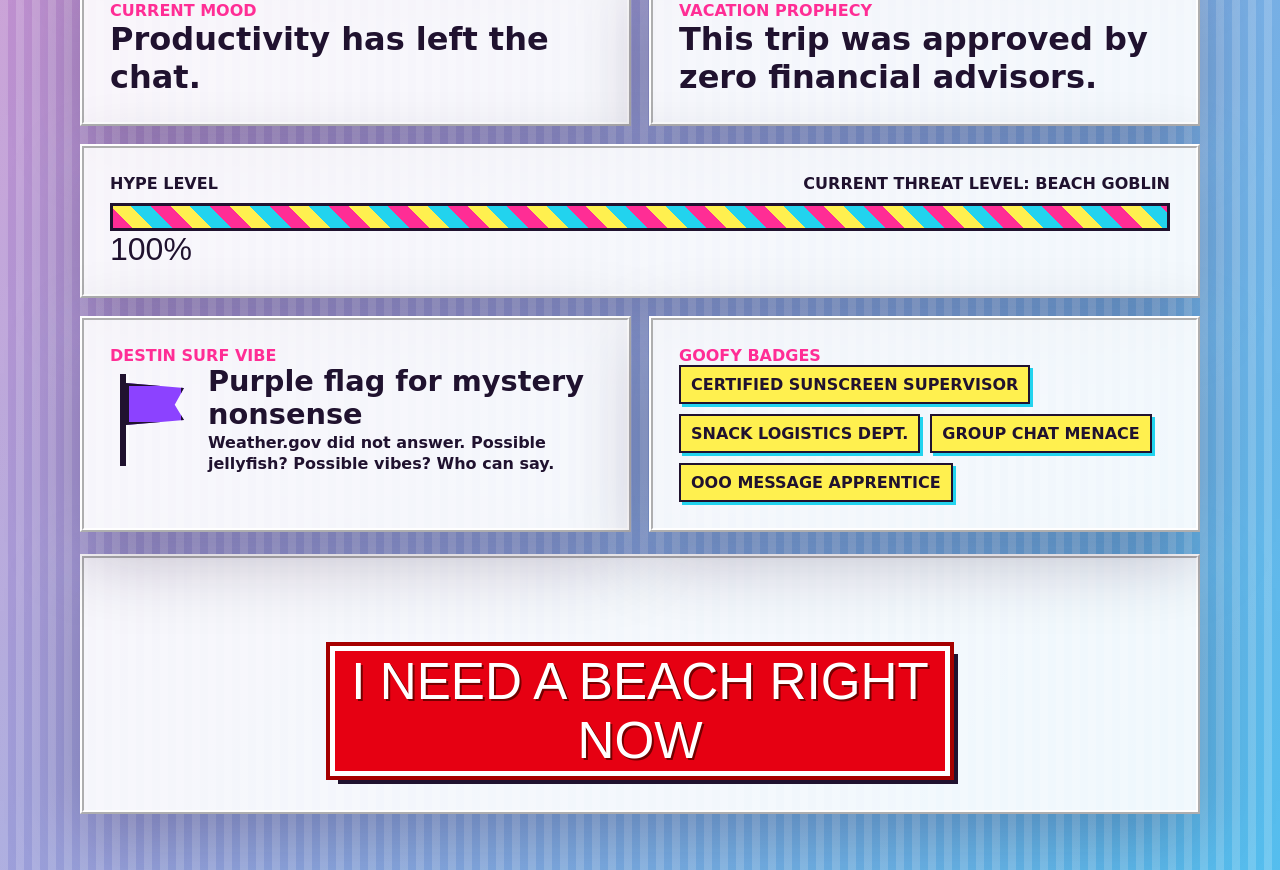
==== commit 40c26709: "enhance" ====
--- a/destin-2026/index.html
+++ b/destin-2026/index.html
@@ -25,7 +25,9 @@
       <div class="midi-player" aria-label="Old school beach MIDI player">
         <div class="midi-screen">
           <span class="midi-light" aria-hidden="true"></span>
-          <span id="midi-title">BEACH RADIO IS CURRENTLY LOITERING</span>
+          <span class="midi-text-window">
+            <span id="midi-title">BEACH RADIO IS CURRENTLY LOITERING</span>
+          </span>
         </div>
         <div class="midi-controls">
           <label class="midi-select-label" for="midi-track">Track</label>
--- a/destin-2026/style.css
+++ b/destin-2026/style.css
@@ -166,11 +166,18 @@
   text-transform: uppercase;
 }
 
-.midi-screen span:last-child {
+.midi-text-window {
+  flex: 1 1 auto;
   min-width: 0;
   overflow: hidden;
-  text-overflow: ellipsis;
   white-space: nowrap;
+}
+
+#midi-title {
+  display: inline-block;
+  min-width: max-content;
+  padding-left: 100%;
+  animation: midi-text-scroll 12s linear infinite;
 }
 
 .midi-light {
@@ -629,6 +636,11 @@
   to { opacity: .35; }
 }
 
+@keyframes midi-text-scroll {
+  from { transform: translateX(0); }
+  to { transform: translateX(-100%); }
+}
+
 @media (max-width: 760px) {
   .countdown,
   .chaos-grid {
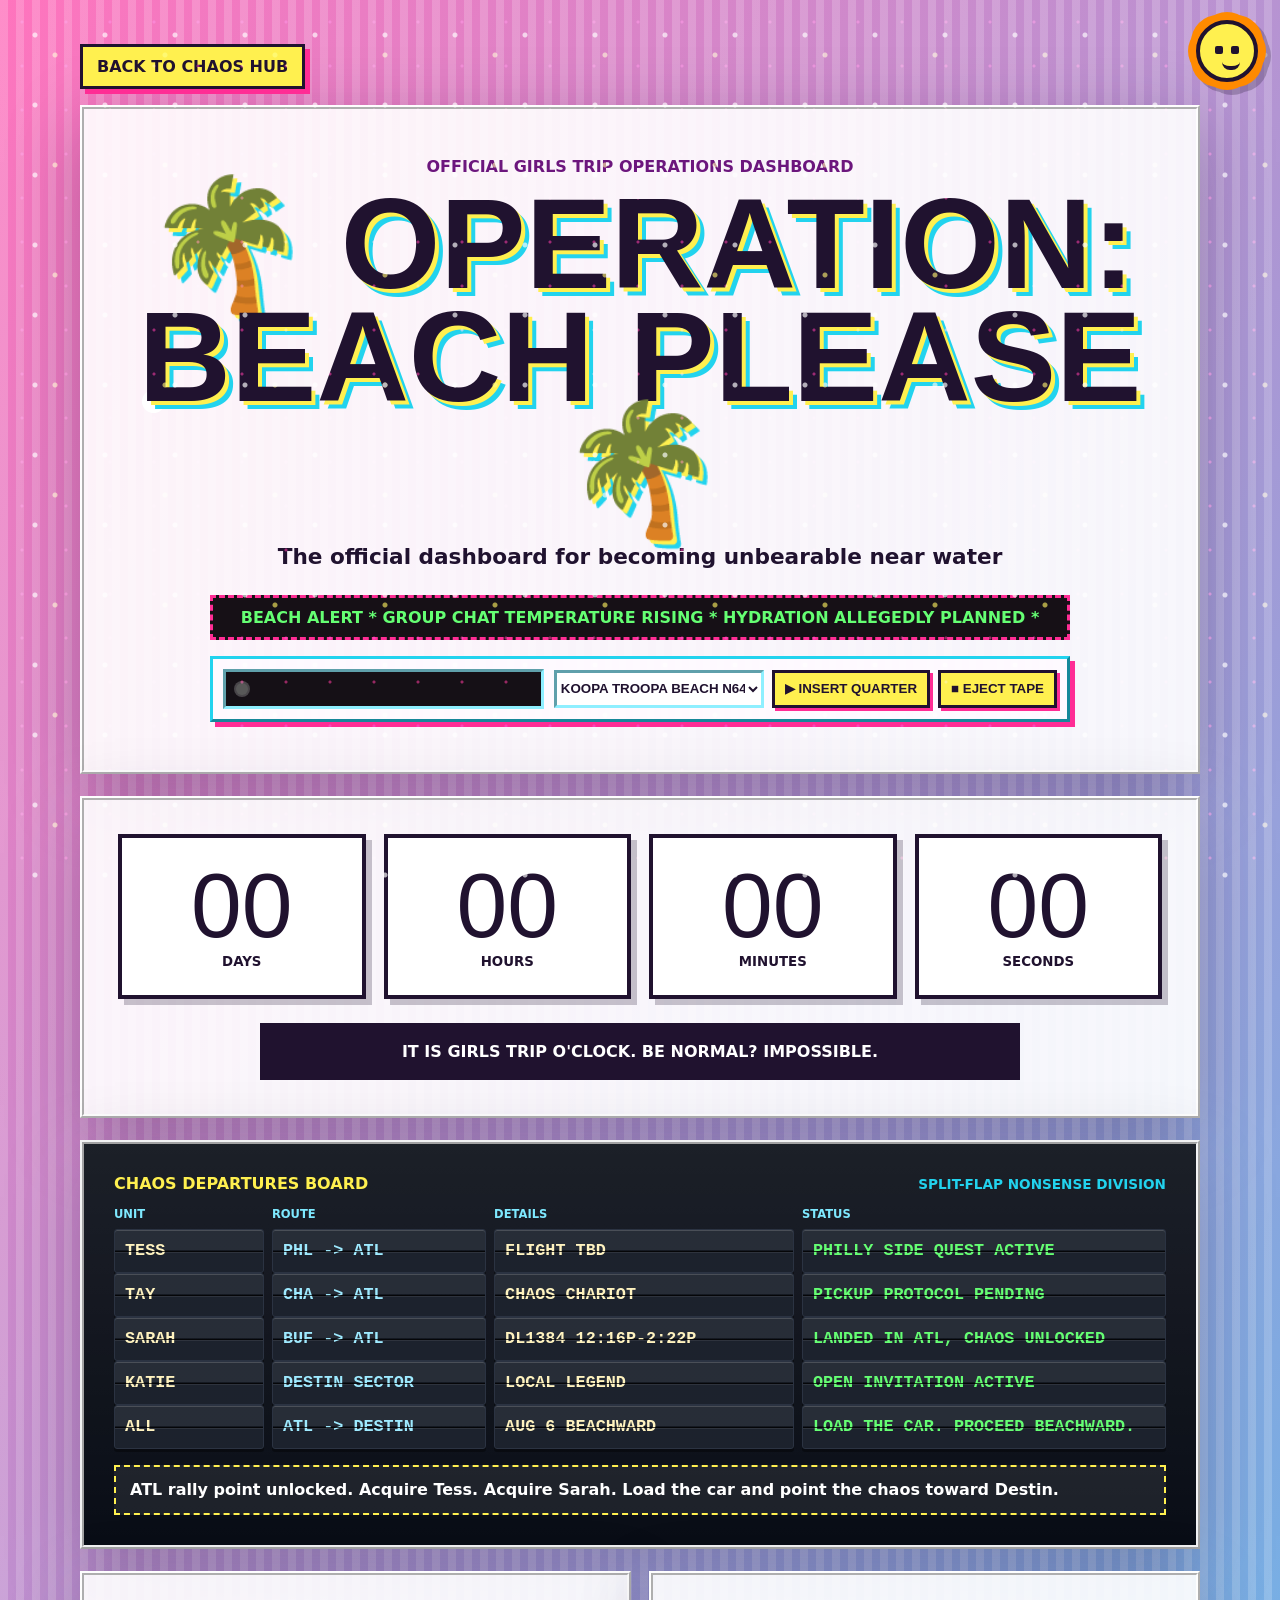
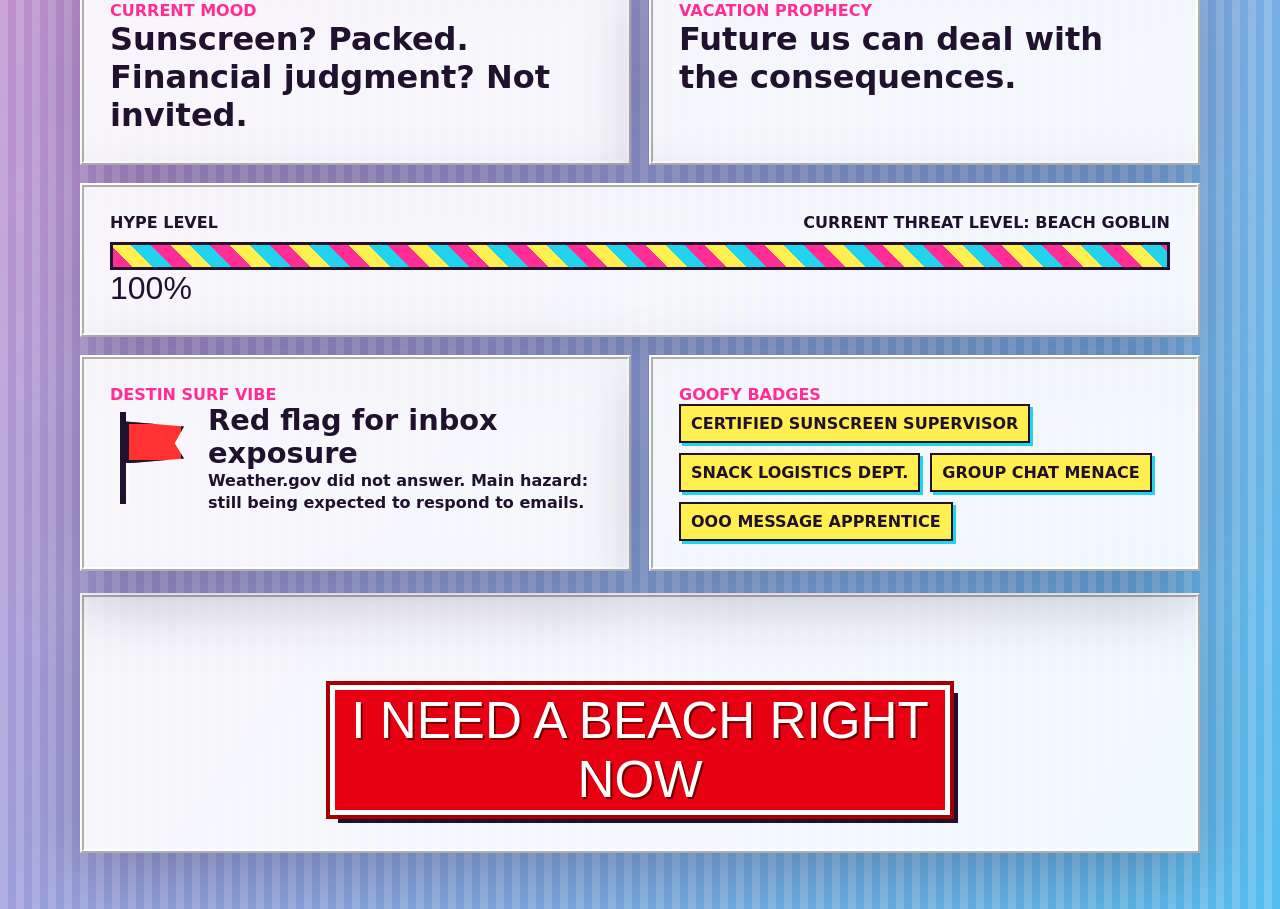
==== commit 814f32fb: "add retro solitaire sun w/ easter eggs" ====
--- a/destin-2026/index.html
+++ b/destin-2026/index.html
@@ -11,6 +11,14 @@
 <body>
   <div class="sparkle-layer" aria-hidden="true"></div>
   <div id="fireworks" class="fireworks" aria-hidden="true"></div>
+  <button id="sun-buddy" class="sun-buddy" type="button" aria-label="Tiny beach sun mascot">
+    <span class="sun-face" aria-hidden="true">
+      <span class="sun-eye sun-eye--left"></span>
+      <span class="sun-eye sun-eye--right"></span>
+      <span class="sun-mouth"></span>
+    </span>
+    <span id="sun-bubble" class="sun-bubble" aria-live="polite"></span>
+  </button>
 
   <main class="shell">
     <a class="home-link" href="../">Back to chaos hub</a>
--- a/destin-2026/style.css
+++ b/destin-2026/style.css
@@ -568,6 +568,126 @@
   pointer-events: none;
   overflow: hidden;
   z-index: 10;
+}
+
+.sun-buddy {
+  position: fixed;
+  top: 14px;
+  right: 16px;
+  z-index: 20;
+  width: 74px;
+  height: 74px;
+  border: 0;
+  background: transparent;
+  padding: 0;
+  filter: drop-shadow(5px 5px 0 rgba(32,18,47,.25));
+}
+
+.sun-face {
+  position: relative;
+  display: block;
+  width: 62px;
+  height: 62px;
+  margin: 6px;
+  border: 4px solid var(--ink);
+  border-radius: 50%;
+  background: var(--sun);
+  box-shadow:
+    0 -12px 0 -4px var(--orange),
+    0 12px 0 -4px var(--orange),
+    12px 0 0 -4px var(--orange),
+    -12px 0 0 -4px var(--orange),
+    9px 9px 0 -4px var(--orange),
+    -9px -9px 0 -4px var(--orange),
+    9px -9px 0 -4px var(--orange),
+    -9px 9px 0 -4px var(--orange);
+  image-rendering: pixelated;
+}
+
+.sun-eye {
+  position: absolute;
+  top: 22px;
+  width: 8px;
+  height: 8px;
+  border-radius: 2px;
+  background: var(--ink);
+}
+
+.sun-eye--left { left: 15px; }
+.sun-eye--right { right: 15px; }
+
+.sun-mouth {
+  position: absolute;
+  left: 22px;
+  top: 38px;
+  width: 18px;
+  height: 8px;
+  border-bottom: 4px solid var(--ink);
+  border-radius: 0 0 18px 18px;
+}
+
+.sun-buddy.is-winking .sun-eye--right {
+  height: 4px;
+  top: 25px;
+}
+
+.sun-buddy.is-blinking .sun-eye {
+  height: 4px;
+  top: 25px;
+}
+
+.sun-buddy.is-grinning .sun-mouth {
+  left: 18px;
+  width: 26px;
+  height: 12px;
+  border: 4px solid var(--ink);
+  border-top: 0;
+  background: #fff;
+}
+
+.sun-buddy.is-cool .sun-eye {
+  top: 20px;
+  width: 14px;
+  height: 9px;
+  border-radius: 1px;
+}
+
+.sun-buddy.is-cool .sun-eye--left { left: 11px; }
+.sun-buddy.is-cool .sun-eye--right { right: 11px; }
+
+.sun-buddy.is-cool .sun-face::after {
+  content: "";
+  position: absolute;
+  left: 24px;
+  top: 23px;
+  width: 14px;
+  height: 3px;
+  background: var(--ink);
+}
+
+.sun-bubble {
+  position: absolute;
+  top: 60px;
+  right: 58px;
+  min-width: 112px;
+  max-width: 180px;
+  padding: 7px 9px;
+  border: 3px solid var(--ink);
+  background: #fff;
+  color: var(--ink);
+  font-size: .72rem;
+  font-weight: 900;
+  line-height: 1.15;
+  text-transform: uppercase;
+  opacity: 0;
+  transform: translateY(-4px);
+  pointer-events: none;
+  transition: opacity .14s ease, transform .14s ease;
+}
+
+.sun-bubble.is-visible {
+  opacity: 1;
+  transform: translateY(0);
 }
 
 .burst {
@@ -690,6 +810,17 @@
     display: none;
   }
 
+  .sun-buddy {
+    top: 8px;
+    right: 8px;
+    transform: scale(.78);
+    transform-origin: top right;
+  }
+
+  .sun-bubble {
+    right: 48px;
+  }
+
   .departures-row {
     grid-template-columns: 1fr;
     gap: 6px;
